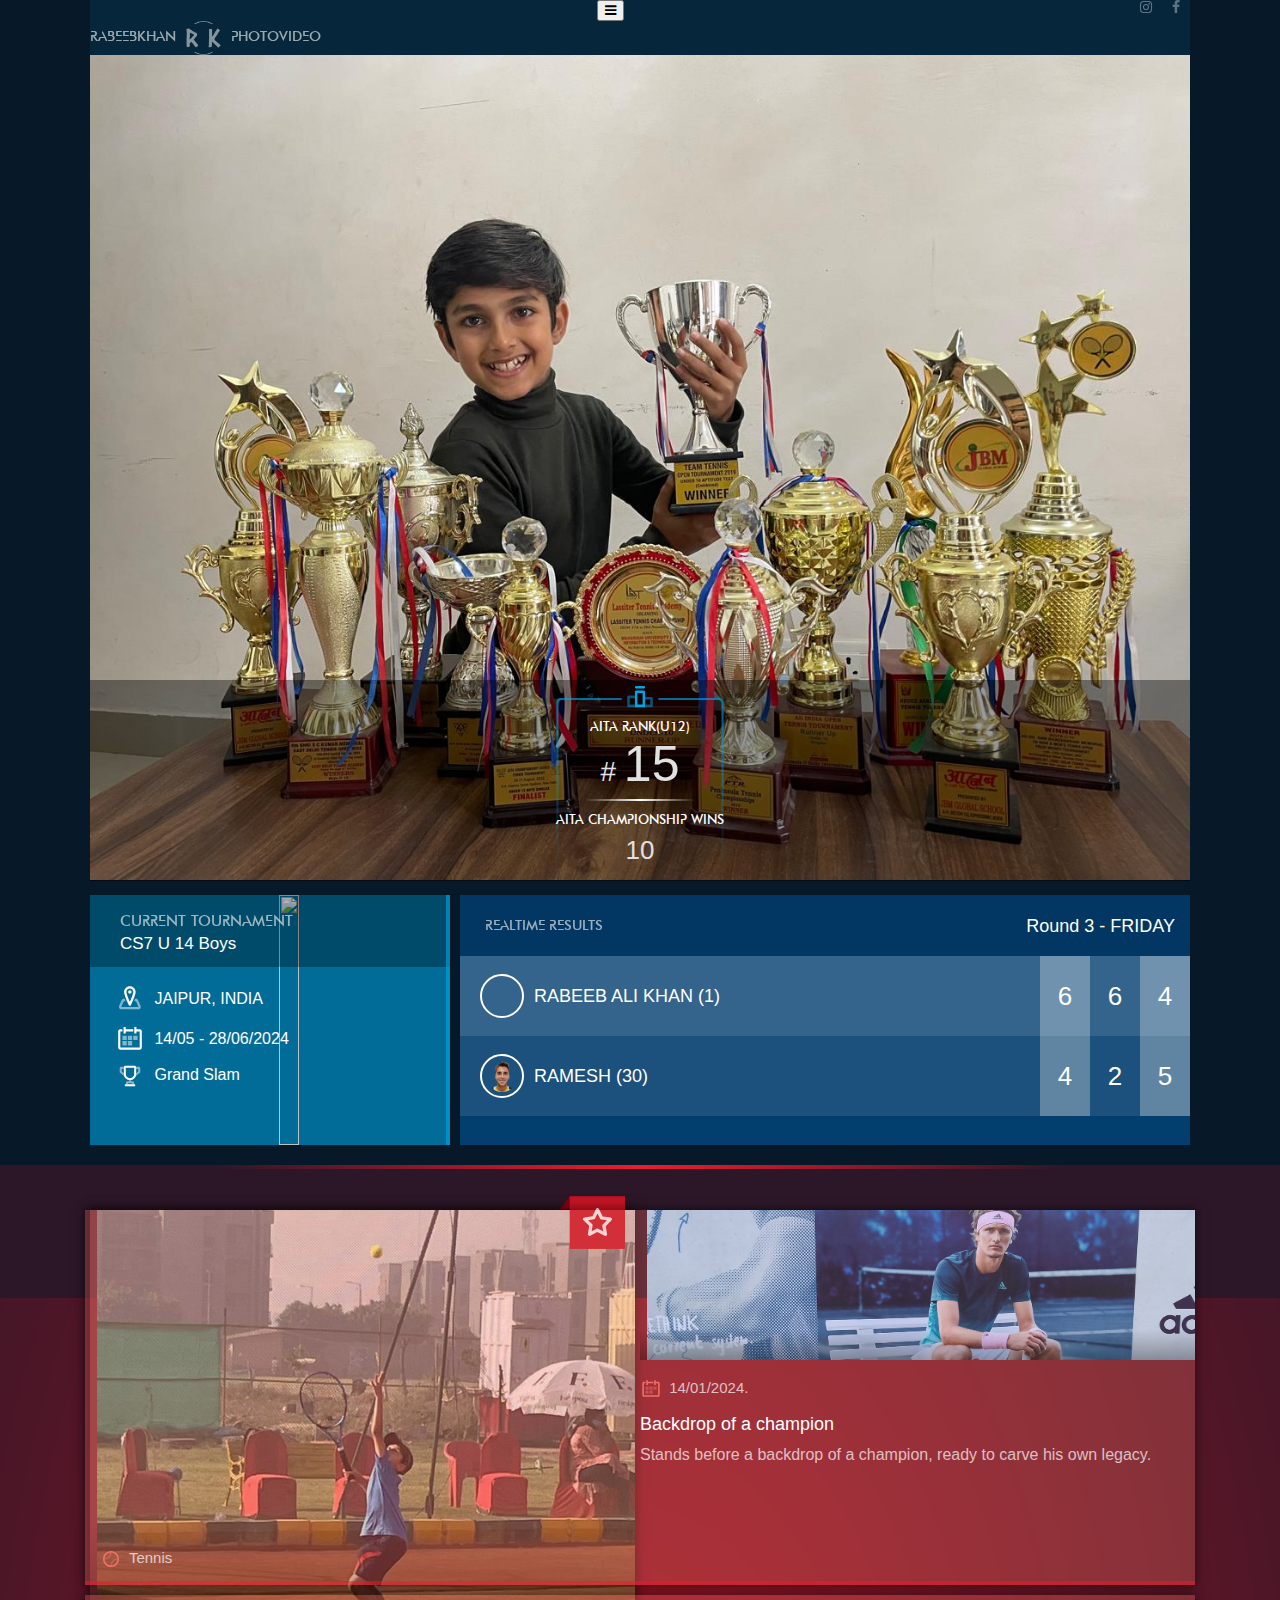
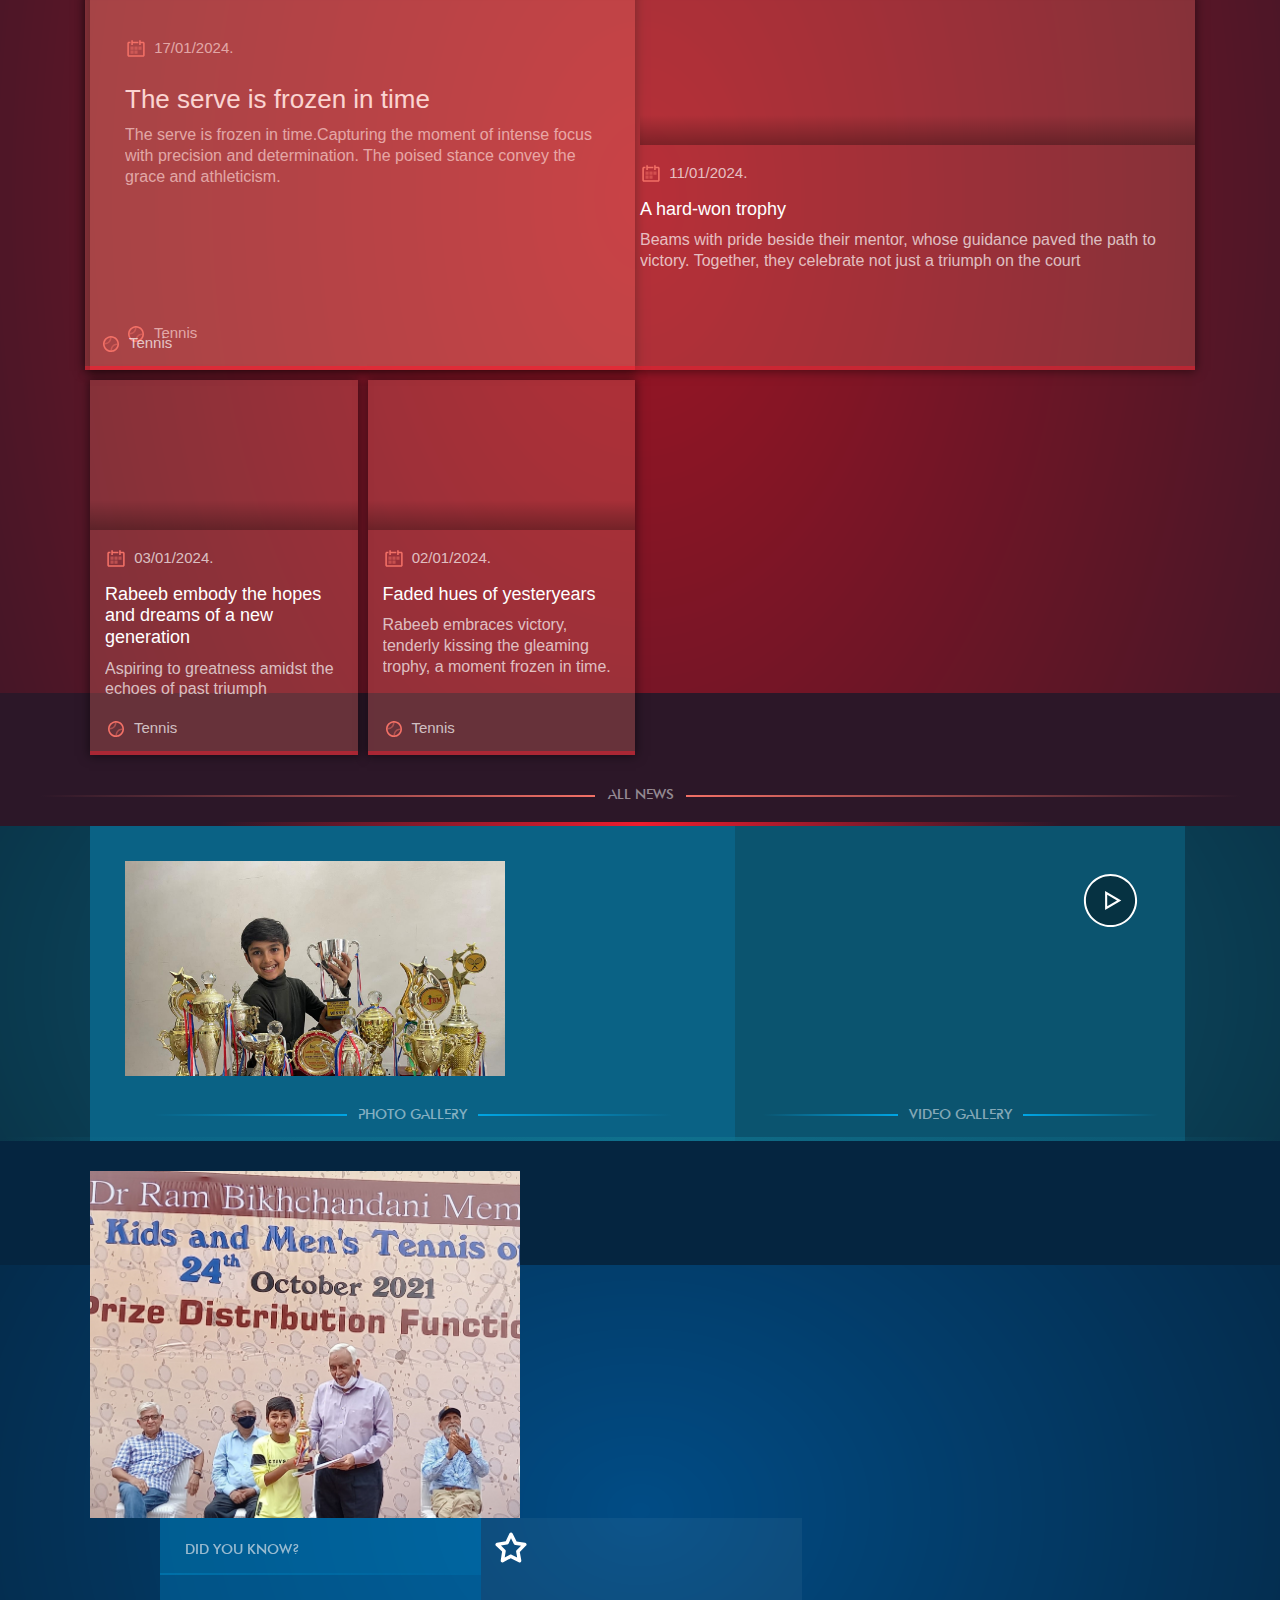
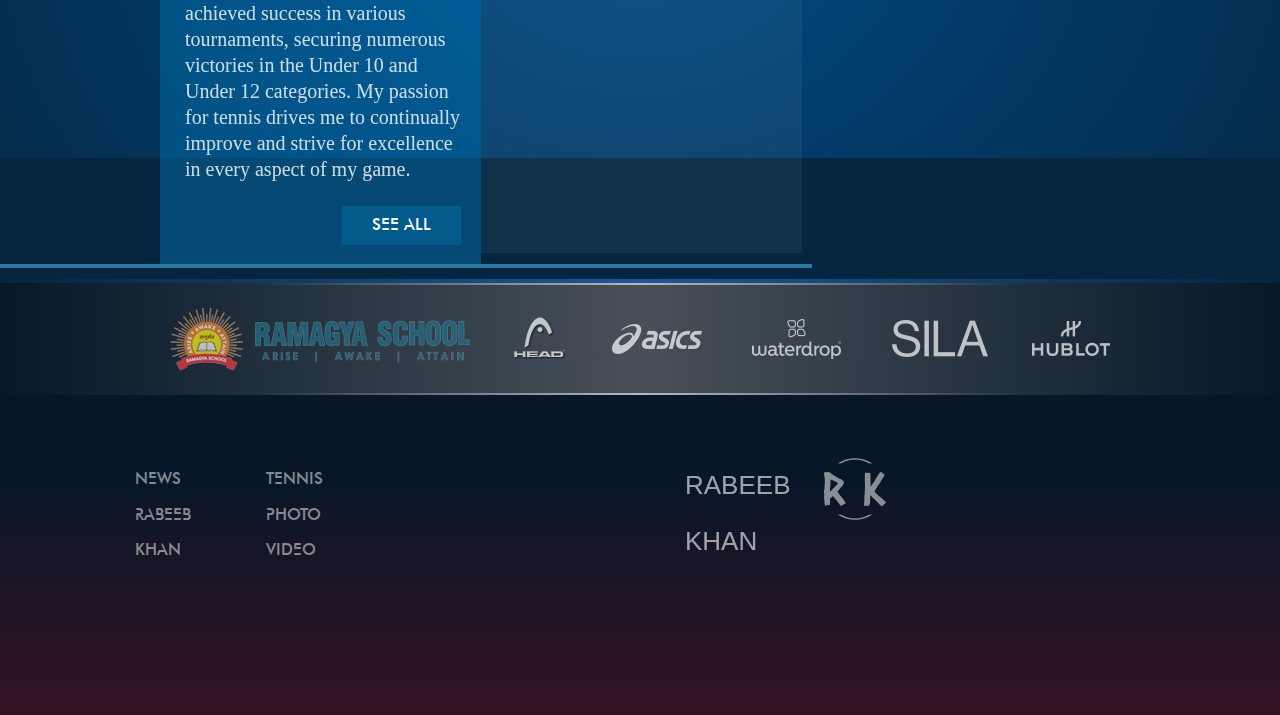
==== index.html @ 56db8fad "finalizing" ====
<!doctype html>
<html lang=en>
   <head>
      <meta charset=utf-8>
      <meta name=viewport content="width=device-width,initial-scale=1">
      <title>Rabeeb Khan</title>
      <link rel=stylesheet href=https://cdnjs.cloudflare.com/ajax/libs/font-awesome/4.7.0/css/font-awesome.min.css>
      <link rel=stylesheet href=css/main.css>
      <link rel=stylesheet href=css/style.css>
      <link rel=stylesheet href=/css/responsive.css>
      <link href=https://cdn.jsdelivr.net/npm/bootstrap@5.0.2/dist/css/bootstrap.min.css rel=stylesheet integrity=sha384-EVSTQN3/azprG1Anm3QDgpJLIm9Nao0Yz1ztcQTwFspd3yD65VohhpuuCOmLASjC crossorigin=anonymous>
   </head>
   <body>
      <section class=mainBanner>
         <header class=header>
            <nav class="navbar navbar-expand-lg bg-body-tertiary">
               <div class=container id=header__inner>
                  <ul class="ps-0 mb-0 headerIcone">
                     <li><a href="https://www.facebook.com/profile.php?id=61555177419317&mibextid=LQQJ4d"><i class="fa fa-facebook" aria-hidden=true></i></a></li>
                     <li><a href="https://www.instagram.com/rabeeb_khan7?utm_source=ig_web_button_share_sheet&igsh=ODdmZWVhMTFiMw=="><i class="fa fa-instagram" aria-hidden=true></i></a></li>
                  </ul>
                  <button class=navbar-toggler type=button data-bs-toggle=collapse data-bs-target=#navbarSupportedContent aria-controls=navbarSupportedContent aria-expanded=false aria-label="Toggle navigation">
                  <span class="navbar-toggler-ico fa fa-bars"></span>
                  </button>
                  <div class="collapse navbar-collapse" id=navbarSupportedContent>
                     <ul class="navbar-nav m-auto mb-2 mb-lg-0 navLink">
                        <li class=nav-item><a class=nav-link href=#>RABEEB</a></li>
                        <li class=nav-item><a class=nav-link href=#>KHAN</a></li>
                        <li class=nav-item><a class=nav-link href=./index.html><img src=./images/png/logo-no-background.png alt="Company Logo" width=55px height=35px></a></li>
                        <li class=nav-item><a class=nav-link href=./photos.html>PHOTO</a></li>
                        <li class=nav-item><a class=nav-link href=./video.html>VIDEO</a></li>
                     </ul>
                     
                  </div>
               </div>
            </nav>
         </header>
         <div class=bannerMain>
            <section id=home-top class="container px-0">
               <div id=home-visual>
                  <img id=key-visual src=./images/mainimg.jpeg class=img-fluid alt="">
                  <div class=home-visual__atpp>
                     <div id=home-visual__atp>
                        <div class=atp-rank>
                           <span class="atp-rank-label label"> AITA RANK(U12) </span>
                           <span class=atp-rank-pos> # <span>15</span> </span>
                        </div>
                        <div class="atp-rank atp-points">
                           <span class="atp-rank-label label"> AITA CHAMPIONSHIP WINS </span>
                           <span class=atp-rank-pts> 10 </span>
                        </div>
                     </div>
                  </div>
                  <!-- #home-visual__atp -->
                  <a href=# id=home-visual__link title=Novak></a>
               </div>
               <div id=home-tour class="grid-row row">
                  <div id=current-tournament class="grid-col-4 col-lg-4">
                     <div id=current-tournament__inner class=surface-hard>
                        <div class=current-tournament-content-wrap>
                           <h4 class=current-tournament-title>
                              <span class=label>
                              <a href=#> Current Tournament </a>
                              </span>
                              CS7 U 14 Boys

                           </h4>
                           <div class=current-tournament-content>
                              <p>
                                 <i class="n-icon n-icon-location">
                                    <svg version=1.1 id=Layer_1 xmlns=http://www.w3.org/2000/svg xmlns:xlink=http://www.w3.org/1999/xlink x=0px y=0px width=597.704px height=773.5px viewBox="0 0 597.704 773.5" enable-background="new 0 0 597.704 773.5" xml:space=preserve>
                                       <g id=Layer_x0020_1_1_>
                                          <g id=_737051984>
                                             <path d="M295.982,513.257c-8.09,0-16.182-4.045-20.228-12.136c-16.181-34.383-95.063-208.331-95.063-262.942
                                                c0-62.702,52.588-113.268,115.291-113.268c62.702,0,115.29,50.566,115.29,113.268c0,54.611-78.883,228.56-95.062,262.942
                                                C312.163,509.212,304.073,513.257,295.982,513.257z M330.368,238.178c0,20.228-16.184,34.385-34.386,34.385
                                                c-18.203,0-34.385-14.158-34.385-34.385c0-18.204,16.182-34.385,34.385-34.385C314.184,203.793,330.368,219.974,330.368,238.178z
                                                M295.982,169.409c-38.431,0-68.77,32.363-68.77,68.77c0,28.317,36.408,121.36,68.77,196.197
                                                c32.362-74.838,68.771-167.88,68.771-196.197C364.752,201.771,334.413,169.409,295.982,169.409z"></path>
                                             <path fill-opacity=0.502 d="M467.907,582.027h-343.85c-14.158,0-30.34-6.067-38.431-20.229
                                                c-8.09-12.134-10.113-28.314-4.045-42.474l50.566-115.29c6.068-16.183,22.25-28.318,40.453-28.318h20.227l16.182,46.521h-36.408
                                                l-48.543,115.292h343.849l-48.543-115.292h-36.408l16.182-46.521h20.229c18.203,0,34.385,12.138,40.453,28.318l50.564,115.29
                                                c6.068,14.158,4.045,30.34-4.045,42.474C498.247,575.96,482.065,582.027,467.907,582.027z"></path>
                                          </g>
                                       </g>
                                    </svg>
                                 </i>
                                 <span> JAIPUR, INDIA </span>
                              </p>
                              <p>
                                 <i class="n-icon n-icon-event">
                                    <svg version=1.1 id=Layer_1 xmlns=http://www.w3.org/2000/svg xmlns:xlink=http://www.w3.org/1999/xlink x=0px y=0px width=612px height=792px viewBox="0 0 612 792" enable-background="new 0 0 612 792" xml:space=preserve preserveAspectRatio=xMidYMid>
                                       <g id=Layer_x0020_1>
                                          <g id=_737068952>
                                             <path fill-opacity=0.502 d="M372.445,409.223h87.429v-87.428h-87.429V409.223z M152.125,519.383h87.429v-89.177h-87.429V519.383
                                                z M262.286,519.383h87.428v-89.177h-87.428V519.383z M152.125,409.223h87.429v-87.428h-87.429V409.223z M262.286,409.223h87.428
                                                v-87.428h-87.428V409.223z"></path>
                                             <path d="M503.589,188.903h-66.446v-43.714h-43.714v131.143h43.714v-43.714h66.446v330.479H108.412V232.617h43.714v-43.714h-43.714
                                                c-24.48,0-43.714,19.234-43.714,43.714v330.479c0,24.48,19.234,43.715,43.714,43.715h395.177
                                                c24.479,0,43.714-19.234,43.714-43.715V232.617C547.303,208.137,528.068,188.903,503.589,188.903z M218.571,232.617h153.874
                                                v-43.714H218.571v-43.714h-43.714v131.143h43.714V232.617z"></path>
                                          </g>
                                       </g>
                                    </svg>
                                 </i>
                                 14/05
                                 
                                  - 28/06/2024
                              </p>
                              <p>
                                 <i class="n-icon n-icon-cup">
                                    <svg xmlns=http://www.w3.org/2000/svg preserveAspectRatio=xMidYMid xml:space=preserve version=1.1 style=shape-rendering:geometricPrecision;text-rendering:geometricPrecision;image-rendering:optimizeQuality;fill-rule:evenodd;clip-rule:evenodd viewBox="0 0 350 350" xmlns:xlink=http://www.w3.org/1999/xlink>
                                       <defs>
                                          <style>.cup-fil1{fill-rule:nonzero;fill-opacity:0.501961}</style>
                                       </defs>
                                       <g id=Layer_x0020_1>
                                          <metadata id=CorelCorpID_0Corel-Layer></metadata>
                                          <g id=_737586912>
                                             <path class=fil0 d="M120 55l110 0c9,0 17,8 17,18l0 80c0,40 -32,72 -72,72 -40,0 -72,-32 -72,-72l0 -80c0,-10 8,-18 17,-18zm104 24l-98 0 0 74c0,27 22,49 49,49 27,0 49,-22 49,-49l0 -74z"></path>
                                             <path class=cup-fil1 d="M73 68l30 0c0,2 0,3 0,5l0 19 -24 0 0 30 24 20 0 11c0,8 1,16 3,23l-47 -39c-2,-3 -4,-6 -4,-9l0 -42c0,-10 8,-18 18,-18zm174 0l30 0c10,0 18,8 18,18l0 42c0,4 -2,7 -5,9l-46 39c2,-7 3,-15 3,-23l0 -11 24 -20 0 -30 -24 0 0 -19c0,-2 0,-3 0,-5z"></path>
                                             <polygon class=fil0 points="115,271 235,271 235,295 115,295 "></polygon>
                                             <path class=cup-fil1 d="M163 236l0 -12c4,1 8,1 12,1 4,0 8,0 12,-1l0 12 19 0c4,0 8,1 10,4 3,3 5,7 5,11l0 20 -24 0 0 -12 -44 0 0 12 -24 0 0 -20c0,-4 2,-8 5,-11l0 0c2,-3 6,-4 10,-4l19 0z"></path>
                                          </g>
                                       </g>
                                    </svg>
                                 </i>
                                 Grand Slam
                              </p>
                           </div>
                        </div>
                        <span class=tournament-img>
                        <img width=490 height=250 src=images/bgd_ausopen.png class="attachment-full size-full wp-post-image" alt="" decoding=async loading=lazy srcset="https://novakdjokovic.com/wp-content/uploads/2023/12/bgd_ausopen.png 490w, https://novakdjokovic.com/wp-content/uploads/2023/12/bgd_ausopen-300x153.png 300w, https://novakdjokovic.com/wp-content/uploads/2023/12/bgd_ausopen-267x136.png 267w" sizes="(max-width: 490px) 100vw, 490px">
                        </span>
                     </div>
                  </div>
                  <div id=live-results-home class="grid-col-8 col-lg-8">
                     <div id=live-results>
                        <div id=live-results__inner>
                           <div class=results-heading>
                              <span class=label> Realtime Results </span>
                              <span class=results-meta> Round 3 - FRIDAY </span>
                           </div>
                           <div class=results-player-wrap>
                              <span class=player-img>
                              <img src=images/PFP.JPG alt="">
                              </span>
                              RABEEB ALI KHAN (1)
                              <div id=novak-sets class=player-sets>
                                 <span>6</span><span>6</span><span>4</span>
                              </div>
                           </div>
                           <div class="results-player-wrap player-second">
                              <span class=player-img>
                              <img src=images/TomasMartinEtcheverry.png alt="">
                              </span>
                              RAMESH  (30)
                              <div id=opponent-sets class=player-sets>
                                 <span>4</span><span>2</span><span>5</span>
                              </div>
                           </div>
                           
                        </div>
                     </div>
                     <!-- #live-results -->
                  </div>
               </div>
            </section>
         </div>
      </section>
      <section id=home-hews>
         <div id=home-news__inner class="container clearfix">
            <div class="grid-row row">
               <div class="grid-item grid-item--big grid-col-6 col-12 col-lg-6 clamped">
                  <div class=grid-item__inner>
                     <div class=grid-thumb>
                        <a href=# title="Novak topples Popyrin to reach the third round in Melbourne">
                        <img width=545 height=390 src=images/FB_IMG_1648475618657.jpg class="attachment-thumb-545x390 size-thumb-545x390 wp-post-image" alt="" decoding=async sizes="(max-width: 545px) 100vw, 545px">
                        </a>
                     </div>
                     <div class=grid-content>
                        <div class=grid-meta>
                           <i class="n-icon n-icon-event">
                              <svg version=1.1 id=Layer_1 xmlns=http://www.w3.org/2000/svg xmlns:xlink=http://www.w3.org/1999/xlink x=0px y=0px width=612px height=792px viewBox="0 0 612 792" enable-background="new 0 0 612 792" xml:space=preserve preserveAspectRatio=xMidYMid>
                                 <g id=Layer_x0020_1>
                                    <g id=_737068952>
                                       <path fill-opacity=0.502 d="M372.445,409.223h87.429v-87.428h-87.429V409.223z M152.125,519.383h87.429v-89.177h-87.429V519.383
                                          z M262.286,519.383h87.428v-89.177h-87.428V519.383z M152.125,409.223h87.429v-87.428h-87.429V409.223z M262.286,409.223h87.428
                                          v-87.428h-87.428V409.223z"></path>
                                       <path d="M503.589,188.903h-66.446v-43.714h-43.714v131.143h43.714v-43.714h66.446v330.479H108.412V232.617h43.714v-43.714h-43.714
                                          c-24.48,0-43.714,19.234-43.714,43.714v330.479c0,24.48,19.234,43.715,43.714,43.715h395.177
                                          c24.479,0,43.714-19.234,43.714-43.715V232.617C547.303,208.137,528.068,188.903,503.589,188.903z M218.571,232.617h153.874
                                          v-43.714H218.571v-43.714h-43.714v131.143h43.714V232.617z"></path>
                                    </g>
                                 </g>
                              </svg>
                           </i>
                           17/01/2024.
                        </div>
                        <h5 class=grid-title>
                           <a href=# title="Novak topples Popyrin to reach the third round in Melbourne">
                            The serve is frozen in time
                           </a>
                        </h5>
                        <div class=grid-excerpt style=overflow:hidden;text-overflow:ellipsis;-webkit-box-orient:vertical;display:-webkit-box;-webkit-line-clamp:8>
                           The serve is frozen in time.Capturing the moment of intense focus with precision and determination. The poised stance convey the grace and athleticism.                        </div>
                        <div class=grid-category>
                           <i class="n-icon n-icon-ball">
                              <svg xmlns=http://www.w3.org/2000/svg xml:space=preserve width=35px height=35px version=1.1 style=shape-rendering:geometricPrecision;text-rendering:geometricPrecision;image-rendering:optimizeQuality;fill-rule:evenodd;clip-rule:evenodd viewBox="0 0 350 350" xmlns:xlink=http://www.w3.org/1999/xlink>
                                 <defs>
                                    <style>.ball-fil1{fill-opacity:0.501961}</style>
                                 </defs>
                                 <g id=Layer_x0020_1>
                                    <metadata id=CorelCorpID_0Corel-Layer></metadata>
                                    <g id=_731763216>
                                       <path class=fil0 d="M265 85c-24,-23 -54,-36 -85,-37l-1 0 0 0 0 0 -1 0 -1 0 0 0 0 0 -1 0 0 0 -1 0 0 0 0 0 -1 0 0 0 0 0 -1 0 0 0 -1 0 0 0 0 0 0 0 -1 0 0 0 -1 0 0 0 -1 0 0 0 0 0 0 0 -1 0 0 0 -1 0 0 0 0 0 -1 0 0 0 0 0 -1 0 0 0 -1 0 0 0 0 0 -1 0 0 1 0 0 -1 0 0 0 -1 0 -1 0 0 0 0 0 -2 0 -1 0 0 0 0 0 0 0 -1 0 0 0 -1 0 0 1 0 0 -1 0 0 0 0 0 -1 0c-25,4 -49,16 -68,35 -19,19 -31,43 -35,68l0 1 0 0 0 0 0 1 0 0 -1 0 0 1 0 0 0 1 0 0 0 0 0 0 0 1 0 2 0 0 0 0 0 1 0 1 0 0 0 1 0 0 -1 0 0 1 0 0 0 0 0 1 0 0 0 1 0 0 0 0 0 1 0 0 0 0 0 1 0 0 0 1 0 0 0 0 0 0 0 1 0 0 0 1 0 0 0 1 0 0 0 0 0 0 0 1 0 0 0 1 0 0 0 0 0 1 0 0 0 0 0 1 0 0 0 1 0 0 0 0 0 1 0 1 0 0 0 0 0 1c1,31 14,61 37,85 24,23 54,36 85,37l1 0 0 0 0 0 1 0 1 0 0 0 0 0 1 0 0 0 1 0 0 0 0 0 1 0 0 0 0 0 1 0 0 0 1 0 0 0 0 0 0 0 1 0 0 0 1 0 0 0 1 0 0 0 1 0 0 0 1 0 0 0 0 0 1 0 1 0 0 0 1 0 0 0 0 0 1 -1 0 0 0 0 1 0 0 0 0 0 1 0 0 0 1 0 0 0 0 0 0 0 1 0 0 0 1 0 0 0 1 0 0 0 0 0 1 0 0 0 1 0 0 -1 0 0 1 0 0 0 0 0 1 0c25,-4 49,-16 68,-35 19,-19 31,-43 35,-68l0 -1 0 0 0 0 0 -1 0 0 1 0 0 -1 0 0 0 -1 0 0 0 0 0 -1 0 0 0 -1 0 0 0 -1 0 0 0 0 0 0 0 -1 0 0 0 -1 0 0 0 0 0 -1 0 0 0 0 1 -1 0 0 0 0 0 -1 0 0 0 -1 0 -1 0 0 0 -1 0 0 0 -1 0 0 0 -1 0 0 0 -1 0 0 0 -1 0 0 0 0 0 0 0 -1 0 0 0 -1 0 0 0 0 0 -1 0 0 0 0 0 -1 0 0 0 -1 0 0 0 0 0 -1 0 -1 0 0 0 0 0 -1c-1,-31 -14,-61 -37,-85zm-82 -10l1 0 1 0 1 0 1 0 0 0 2 0 1 0 1 0 1 1 0 0 1 0 1 0 0 0c3,1 5,1 7,2l0 0 3 0 0 0 1 1 1 0 0 0 1 0 1 1c1,0 3,1 5,2l0 0 2 1 1 0 4 2 0 0 2 1 0 0 2 1 0 0 1 0 1 1 1 0 1 1 0 0 1 1 0 0 1 1 0 0 1 0 1 1 1 0 0 1 1 0 1 1 0 0 1 1 1 0 0 0 1 1 1 1 0 0 0 1 1 0 1 0 0 0 1 2 1 0 0 1 1 0 0 1 1 0 0 1 1 1 1 1 1 0 0 1 1 0 0 1 1 0 0 1 2 1 0 0 0 1 0 1 1 0 0 0 1 1 1 1 0 0 0 1 1 1 0 0 1 1 0 1 1 0 0 1 1 1 0 1 0 0 1 1 0 0 1 1 0 0 1 1 0 1 1 1 0 1 0 0 1 1 0 1 0 0 1 1 0 1 0 0 1 3 1 0 0 1 0 1 1 1 0 1 0 0 1 2 0 0 1 3 0 0 1 1 0 1 0 0 0 1 1 1 0 0 0 1 0 2 0 0 1 1 0 1 0 0 0 1 0 1 0 0 1 1 0 1 0 1 0 0 0 1 0 1 0 0 1 1 0 1 0 1 0 0 0 1 0 1 0 0 0 1 0 1 0 1 0 1c1,8 1,17 -1,25l0 1 0 2 0 1 -1 1 0 1 -1 4 0 1 0 0 -1 4 -1 1 0 0 0 1 0 1 -1 1 0 0 0 1 0 0 -1 1 0 0 0 1 -1 2 0 1 -1 0 0 1 0 1 0 0 -1 1 0 0 0 1 -1 2 -1 1 0 0 -1 1 0 1 0 0 -1 1 0 1 0 0 -1 1 0 0 -1 1 0 0 0 1 -1 1 0 1 0 0 -1 0 0 1 -1 1 0 0 -1 1 0 1 0 0 -1 0 0 1 -1 1 0 0 -1 1 0 0 0 1 -1 0 -1 1 0 1 0 0 -1 0 -1 1 0 0 0 1 -1 1 -1 0 0 1 -1 1 -1 0 0 0 -1 1 0 1 0 0 -1 0 -1 1 0 1 -1 0 0 0 -1 1 0 0 -1 1 -1 0 0 1 0 0 -1 0 -1 1 0 0 -1 1 -1 0 0 1 0 0 -1 0 -1 1 -1 0 0 0 -1 1 0 0 -1 1 0 0 -1 0 -1 1 0 0 -1 0 -1 1 0 0 -1 1 -2 1 -1 0 0 0 -1 1 0 0 -1 0 -1 0 0 1 -1 0 -2 1 -1 0 0 0 -1 1 0 0 -1 0 0 0 -1 1 -1 0 -1 0 0 0 -1 1 -4 1 0 0 -1 0c-2,1 -3,1 -4,1l-1 0 -1 1 -1 0 -2 0 -1 0c-8,2 -17,2 -25,1l-1 0 -1 0 -1 0 -1 0 0 0 -1 0 -1 0 0 0 -1 0 -1 0 -1 -1 0 0 -1 0 -1 0 0 0 -1 0 -1 0 -1 -1 0 0 -1 0 -1 0 0 0 -1 0 -1 -1 0 0 -2 0 -1 0 0 0 -1 -1 -1 0 0 0 -1 0 -1 -1 0 0 -3 -1 0 0 -2 -1 0 0 -1 0 -1 -1 -1 0 -1 0 0 -1 -3 -1 0 0 -1 0 -1 -1 0 0 -1 0 -1 -1 0 0 -1 0 -1 -1 -1 0 -1 -1 0 0 -1 -1 0 0 -1 -1 0 0 -1 0 -1 -1 -1 0 0 -1 -1 0 -1 -1 0 0 -1 -1 -1 0 0 0 -1 -1 -1 -1 0 0 0 -1 -1 0 -1 0 0 0 -1 -2 -1 0 0 -1 -1 0 0 -1 -1 0 0 -1 -1 -1 -1 -1 -1 0 0 -1 -1 0 0 -1 -1 0 0 -1 -2 -1 0 0 0 -1 0 -1 -1 0 0 0 -1 -1 -1 -1 0 0 0 -1 -1 -1 0 0 -1 -1 0 -1 -1 0 0 -1 -1 -1 0 -1 0 0 -1 -1 0 0 -1 -1 0 0 -1 -1 0 -1 -1 -1 0 -1 0 0 -1 -2 0 0 -1 -2 0 0 -2 -4 0 -1 -1 -2 0 0c-1,-2 -2,-4 -2,-5l-1 -1 0 -1 0 0 0 -1 -1 -1 0 0 0 -3 0 0c-1,-2 -2,-4 -2,-7l0 0 0 -1 0 -1 0 0 -1 -1 0 -1 0 -1 0 -2 0 0 0 -1 0 -1 0 -1 0 -1c-1,-8 -1,-17 1,-26l0 0 0 -1 0 0 0 -1 0 -1 1 -1 0 0 0 -1 0 -1 0 0 0 -1 1 -1 0 -1 0 -1 0 0 0 -1 1 0 0 -1 0 -1 0 0c1,-2 2,-4 2,-6l1 -1 0 -2 1 0c1,-5 4,-9 6,-13l1 -1 1 -1 0 0 0 -1 1 -2 0 0 1 0 0 -1 1 -1 0 0 1 -1 0 -1 0 0 2 -2 0 0 1 -1 0 -1 2 -1 0 -1 0 0 1 0 1 -1 0 0 0 -1 1 -1 1 0 0 -1 1 -1 1 0 0 0 1 -1 0 -1 0 0 1 0 1 -2 1 0 1 -1 0 0 2 -2 0 0 1 0 1 -1 0 0 1 -1 1 0 0 -1 0 0 2 -1 1 0 0 0 1 -1 1 -1c4,-2 8,-5 13,-6l0 -1 2 0 1 -1c2,0 4,-1 6,-2l0 0 1 0 1 0 0 -1 1 0 0 0 1 0 1 0 1 -1 1 0 0 0 1 0 1 0 0 0 1 -1 1 0 1 0 0 0 1 0 0 0c9,-2 18,-2 26,-1z"></path>
                                       <path class=ball-fil1 d="M75 183c-1,-8 -1,-17 1,-26l0 0c21,0 42,-7 58,-23 16,-16 23,-37 23,-58l0 0c9,-2 18,-2 26,-1l0 0c1,28 -10,56 -31,77 -21,21 -49,32 -77,31l0 0zm200 -16c1,8 1,17 -1,25 -21,0 -42,8 -58,24 -16,16 -24,37 -24,58 -8,2 -17,2 -25,1 -1,-28 10,-56 31,-77 21,-21 49,-32 77,-31zm-73 105c-2,1 -3,1 -4,1l4 -1z"></path>
                                    </g>
                                 </g>
                              </svg>
                           </i>
                           <a title="View all posts filed under Tennis" href=#>
                           Tennis
                           </a>
                        </div>
                     </div>
                  </div>
                  <span class=ribbon>
                     <svg xmlns=http://www.w3.org/2000/svg xml:space=preserve version=1.1 style=shape-rendering:geometricPrecision;text-rendering:geometricPrecision;image-rendering:optimizeQuality;fill-rule:evenodd;clip-rule:evenodd viewBox="0 0 610 500" xmlns:xlink=http://www.w3.org/1999/xlink>
                        <defs>
                           <style>.star-ribbon-red-fil0{fill:#7f0212}.star-ribbon-red-fil1{fill:#c41424}.star-ribbon-red-fil2{fill:white;fill-rule:nonzero}</style>
                        </defs>
                        <g id=Layer_x0020_1>
                           <metadata id=CorelCorpID_0Corel-Layer></metadata>
                           <g id=_2832937745504>
                              <polygon class=star-ribbon-red-fil0 points="114,122 -2,122 91,2 "></polygon>
                              <rect class=star-ribbon-red-fil1 x=91 y=2 width=521 height=495></rect>
                              <path class=star-ribbon-red-fil2 d="M401 192l74 10c13,2 18,17 9,26l-55 55 13 74c2,13 -11,22 -22,17l-70 -36 -66 35c-11,6 -24,-3 -22,-16l12 -77 -54 -52c-10,-9 -4,-24 9,-26l76 -12 33 -68c6,-11 22,-11 28,0l35 70zm-24 21l-25 -49 -22 46c-2,5 -7,8 -12,9l-54 9 37 36c4,3 5,8 5,13l-9 55 45 -24c4,-3 10,-4 15,-1l49 25 -9 -51c-1,-5 1,-10 4,-14l39 -39 -50 -7c-5,0 -10,-3 -13,-8z"></path>
                           </g>
                        </g>
                     </svg>
                  </span>
               </div>
               <div class="col-12 col-lg-6">
                  <div class=row>
                     <div class="grid-item grid- col-12 col-sm-6 col-lg-6 clamped">
                        <div class=grid-item__inner>
                           <div class=grid-thumb>
                              <a href=# title="AO: Novak overcomes challenge from world no.178, moves to R2">
                              <img width=290 height=165 src=images/IMG_20190127_101355692.jpg class="attachment-thumb-290x165 size-thumb-290x165 wp-post-image" alt="" decoding=async loading=lazy>
                              </a>
                           </div>
                           <div class=grid-content>
                              <div class=grid-meta>
                                 <i class="n-icon n-icon-event">
                                    <svg version=1.1 id=Layer_1 xmlns=http://www.w3.org/2000/svg xmlns:xlink=http://www.w3.org/1999/xlink x=0px y=0px width=612px height=792px viewBox="0 0 612 792" enable-background="new 0 0 612 792" xml:space=preserve preserveAspectRatio=xMidYMid>
                                       <g id=Layer_x0020_1>
                                          <g id=_737068952>
                                             <path fill-opacity=0.502 d="M372.445,409.223h87.429v-87.428h-87.429V409.223z M152.125,519.383h87.429v-89.177h-87.429V519.383
                                                z M262.286,519.383h87.428v-89.177h-87.428V519.383z M152.125,409.223h87.429v-87.428h-87.429V409.223z M262.286,409.223h87.428
                                                v-87.428h-87.428V409.223z"></path>
                                             <path d="M503.589,188.903h-66.446v-43.714h-43.714v131.143h43.714v-43.714h66.446v330.479H108.412V232.617h43.714v-43.714h-43.714
                                                c-24.48,0-43.714,19.234-43.714,43.714v330.479c0,24.48,19.234,43.715,43.714,43.715h395.177
                                                c24.479,0,43.714-19.234,43.714-43.715V232.617C547.303,208.137,528.068,188.903,503.589,188.903z M218.571,232.617h153.874
                                                v-43.714H218.571v-43.714h-43.714v131.143h43.714V232.617z"></path>
                                          </g>
                                       </g>
                                    </svg>
                                 </i>
                                 14/01/2024.
                              </div>
                              <h5 class=grid-title>
                                 <a href=# title="AO: Novak overcomes challenge from world no.178, moves to R2">
                                  Backdrop of a champion
                                 </a>
                              </h5>
                              <div class=grid-excerpt style=overflow:hidden;text-overflow:ellipsis;-webkit-box-orient:vertical;display:-webkit-box;-webkit-line-clamp:4>
                                 <p>
                              Stands before a backdrop of a champion, ready to carve his own legacy.                                 </p>
                              </div>
                              <div class=grid-category>
                                 <i class="n-icon n-icon-ball">
                                    <svg xmlns=http://www.w3.org/2000/svg xml:space=preserve width=35px height=35px version=1.1 style=shape-rendering:geometricPrecision;text-rendering:geometricPrecision;image-rendering:optimizeQuality;fill-rule:evenodd;clip-rule:evenodd viewBox="0 0 350 350" xmlns:xlink=http://www.w3.org/1999/xlink>
                                       <defs>
                                          <style>.ball-fil1{fill-opacity:0.501961}</style>
                                       </defs>
                                       <g id=Layer_x0020_1>
                                          <metadata id=CorelCorpID_0Corel-Layer></metadata>
                                          <g id=_731763216>
                                             <path class=fil0 d="M265 85c-24,-23 -54,-36 -85,-37l-1 0 0 0 0 0 -1 0 -1 0 0 0 0 0 -1 0 0 0 -1 0 0 0 0 0 -1 0 0 0 0 0 -1 0 0 0 -1 0 0 0 0 0 0 0 -1 0 0 0 -1 0 0 0 -1 0 0 0 0 0 0 0 -1 0 0 0 -1 0 0 0 0 0 -1 0 0 0 0 0 -1 0 0 0 -1 0 0 0 0 0 -1 0 0 1 0 0 -1 0 0 0 -1 0 -1 0 0 0 0 0 -2 0 -1 0 0 0 0 0 0 0 -1 0 0 0 -1 0 0 1 0 0 -1 0 0 0 0 0 -1 0c-25,4 -49,16 -68,35 -19,19 -31,43 -35,68l0 1 0 0 0 0 0 1 0 0 -1 0 0 1 0 0 0 1 0 0 0 0 0 0 0 1 0 2 0 0 0 0 0 1 0 1 0 0 0 1 0 0 -1 0 0 1 0 0 0 0 0 1 0 0 0 1 0 0 0 0 0 1 0 0 0 0 0 1 0 0 0 1 0 0 0 0 0 0 0 1 0 0 0 1 0 0 0 1 0 0 0 0 0 0 0 1 0 0 0 1 0 0 0 0 0 1 0 0 0 0 0 1 0 0 0 1 0 0 0 0 0 1 0 1 0 0 0 0 0 1c1,31 14,61 37,85 24,23 54,36 85,37l1 0 0 0 0 0 1 0 1 0 0 0 0 0 1 0 0 0 1 0 0 0 0 0 1 0 0 0 0 0 1 0 0 0 1 0 0 0 0 0 0 0 1 0 0 0 1 0 0 0 1 0 0 0 1 0 0 0 1 0 0 0 0 0 1 0 1 0 0 0 1 0 0 0 0 0 1 -1 0 0 0 0 1 0 0 0 0 0 1 0 0 0 1 0 0 0 0 0 0 0 1 0 0 0 1 0 0 0 1 0 0 0 0 0 1 0 0 0 1 0 0 -1 0 0 1 0 0 0 0 0 1 0c25,-4 49,-16 68,-35 19,-19 31,-43 35,-68l0 -1 0 0 0 0 0 -1 0 0 1 0 0 -1 0 0 0 -1 0 0 0 0 0 -1 0 0 0 -1 0 0 0 -1 0 0 0 0 0 0 0 -1 0 0 0 -1 0 0 0 0 0 -1 0 0 0 0 1 -1 0 0 0 0 0 -1 0 0 0 -1 0 -1 0 0 0 -1 0 0 0 -1 0 0 0 -1 0 0 0 -1 0 0 0 -1 0 0 0 0 0 0 0 -1 0 0 0 -1 0 0 0 0 0 -1 0 0 0 0 0 -1 0 0 0 -1 0 0 0 0 0 -1 0 -1 0 0 0 0 0 -1c-1,-31 -14,-61 -37,-85zm-82 -10l1 0 1 0 1 0 1 0 0 0 2 0 1 0 1 0 1 1 0 0 1 0 1 0 0 0c3,1 5,1 7,2l0 0 3 0 0 0 1 1 1 0 0 0 1 0 1 1c1,0 3,1 5,2l0 0 2 1 1 0 4 2 0 0 2 1 0 0 2 1 0 0 1 0 1 1 1 0 1 1 0 0 1 1 0 0 1 1 0 0 1 0 1 1 1 0 0 1 1 0 1 1 0 0 1 1 1 0 0 0 1 1 1 1 0 0 0 1 1 0 1 0 0 0 1 2 1 0 0 1 1 0 0 1 1 0 0 1 1 1 1 1 1 0 0 1 1 0 0 1 1 0 0 1 2 1 0 0 0 1 0 1 1 0 0 0 1 1 1 1 0 0 0 1 1 1 0 0 1 1 0 1 1 0 0 1 1 1 0 1 0 0 1 1 0 0 1 1 0 0 1 1 0 1 1 1 0 1 0 0 1 1 0 1 0 0 1 1 0 1 0 0 1 3 1 0 0 1 0 1 1 1 0 1 0 0 1 2 0 0 1 3 0 0 1 1 0 1 0 0 0 1 1 1 0 0 0 1 0 2 0 0 1 1 0 1 0 0 0 1 0 1 0 0 1 1 0 1 0 1 0 0 0 1 0 1 0 0 1 1 0 1 0 1 0 0 0 1 0 1 0 0 0 1 0 1 0 1 0 1c1,8 1,17 -1,25l0 1 0 2 0 1 -1 1 0 1 -1 4 0 1 0 0 -1 4 -1 1 0 0 0 1 0 1 -1 1 0 0 0 1 0 0 -1 1 0 0 0 1 -1 2 0 1 -1 0 0 1 0 1 0 0 -1 1 0 0 0 1 -1 2 -1 1 0 0 -1 1 0 1 0 0 -1 1 0 1 0 0 -1 1 0 0 -1 1 0 0 0 1 -1 1 0 1 0 0 -1 0 0 1 -1 1 0 0 -1 1 0 1 0 0 -1 0 0 1 -1 1 0 0 -1 1 0 0 0 1 -1 0 -1 1 0 1 0 0 -1 0 -1 1 0 0 0 1 -1 1 -1 0 0 1 -1 1 -1 0 0 0 -1 1 0 1 0 0 -1 0 -1 1 0 1 -1 0 0 0 -1 1 0 0 -1 1 -1 0 0 1 0 0 -1 0 -1 1 0 0 -1 1 -1 0 0 1 0 0 -1 0 -1 1 -1 0 0 0 -1 1 0 0 -1 1 0 0 -1 0 -1 1 0 0 -1 0 -1 1 0 0 -1 1 -2 1 -1 0 0 0 -1 1 0 0 -1 0 -1 0 0 1 -1 0 -2 1 -1 0 0 0 -1 1 0 0 -1 0 0 0 -1 1 -1 0 -1 0 0 0 -1 1 -4 1 0 0 -1 0c-2,1 -3,1 -4,1l-1 0 -1 1 -1 0 -2 0 -1 0c-8,2 -17,2 -25,1l-1 0 -1 0 -1 0 -1 0 0 0 -1 0 -1 0 0 0 -1 0 -1 0 -1 -1 0 0 -1 0 -1 0 0 0 -1 0 -1 0 -1 -1 0 0 -1 0 -1 0 0 0 -1 0 -1 -1 0 0 -2 0 -1 0 0 0 -1 -1 -1 0 0 0 -1 0 -1 -1 0 0 -3 -1 0 0 -2 -1 0 0 -1 0 -1 -1 -1 0 -1 0 0 -1 -3 -1 0 0 -1 0 -1 -1 0 0 -1 0 -1 -1 0 0 -1 0 -1 -1 -1 0 -1 -1 0 0 -1 -1 0 0 -1 -1 0 0 -1 0 -1 -1 -1 0 0 -1 -1 0 -1 -1 0 0 -1 -1 -1 0 0 0 -1 -1 -1 -1 0 0 0 -1 -1 0 -1 0 0 0 -1 -2 -1 0 0 -1 -1 0 0 -1 -1 0 0 -1 -1 -1 -1 -1 -1 0 0 -1 -1 0 0 -1 -1 0 0 -1 -2 -1 0 0 0 -1 0 -1 -1 0 0 0 -1 -1 -1 -1 0 0 0 -1 -1 -1 0 0 -1 -1 0 -1 -1 0 0 -1 -1 -1 0 -1 0 0 -1 -1 0 0 -1 -1 0 0 -1 -1 0 -1 -1 -1 0 -1 0 0 -1 -2 0 0 -1 -2 0 0 -2 -4 0 -1 -1 -2 0 0c-1,-2 -2,-4 -2,-5l-1 -1 0 -1 0 0 0 -1 -1 -1 0 0 0 -3 0 0c-1,-2 -2,-4 -2,-7l0 0 0 -1 0 -1 0 0 -1 -1 0 -1 0 -1 0 -2 0 0 0 -1 0 -1 0 -1 0 -1c-1,-8 -1,-17 1,-26l0 0 0 -1 0 0 0 -1 0 -1 1 -1 0 0 0 -1 0 -1 0 0 0 -1 1 -1 0 -1 0 -1 0 0 0 -1 1 0 0 -1 0 -1 0 0c1,-2 2,-4 2,-6l1 -1 0 -2 1 0c1,-5 4,-9 6,-13l1 -1 1 -1 0 0 0 -1 1 -2 0 0 1 0 0 -1 1 -1 0 0 1 -1 0 -1 0 0 2 -2 0 0 1 -1 0 -1 2 -1 0 -1 0 0 1 0 1 -1 0 0 0 -1 1 -1 1 0 0 -1 1 -1 1 0 0 0 1 -1 0 -1 0 0 1 0 1 -2 1 0 1 -1 0 0 2 -2 0 0 1 0 1 -1 0 0 1 -1 1 0 0 -1 0 0 2 -1 1 0 0 0 1 -1 1 -1c4,-2 8,-5 13,-6l0 -1 2 0 1 -1c2,0 4,-1 6,-2l0 0 1 0 1 0 0 -1 1 0 0 0 1 0 1 0 1 -1 1 0 0 0 1 0 1 0 0 0 1 -1 1 0 1 0 0 0 1 0 0 0c9,-2 18,-2 26,-1z"></path>
                                             <path class=ball-fil1 d="M75 183c-1,-8 -1,-17 1,-26l0 0c21,0 42,-7 58,-23 16,-16 23,-37 23,-58l0 0c9,-2 18,-2 26,-1l0 0c1,28 -10,56 -31,77 -21,21 -49,32 -77,31l0 0zm200 -16c1,8 1,17 -1,25 -21,0 -42,8 -58,24 -16,16 -24,37 -24,58 -8,2 -17,2 -25,1 -1,-28 10,-56 31,-77 21,-21 49,-32 77,-31zm-73 105c-2,1 -3,1 -4,1l4 -1z"></path>
                                          </g>
                                       </g>
                                    </svg>
                                 </i>
                                 <a title="View all posts filed under Tennis" href=#>
                                 Tennis
                                 </a>
                              </div>
                           </div>
                        </div>
                     </div>
                     <div class="grid-item grid- col-12 col-sm-6 col-lg-6 clamped">
                        <div class=grid-item__inner>
                           <div class=grid-thumb>
                              <a href=# title="2024 Australian Open draw revealed">
                              <img width=290 height=165 class="attachment-thumb-290x165 size-thumb-290x165 wp-post-image" alt="" src="./images/3rd photo.jpg" decoding=async loading=lazy sizes="(max-width: 290px) 100vw, 290px">
                              </a>
                           </div>
                           <div class=grid-content>
                              <div class=grid-meta>
                                 <i class="n-icon n-icon-event">
                                    <svg version=1.1 id=Layer_1 xmlns=http://www.w3.org/2000/svg xmlns:xlink=http://www.w3.org/1999/xlink x=0px y=0px width=612px height=792px viewBox="0 0 612 792" enable-background="new 0 0 612 792" xml:space=preserve preserveAspectRatio=xMidYMid>
                                       <g id=Layer_x0020_1>
                                          <g id=_737068952>
                                             <path fill-opacity=0.502 d="M372.445,409.223h87.429v-87.428h-87.429V409.223z M152.125,519.383h87.429v-89.177h-87.429V519.383
                                                z M262.286,519.383h87.428v-89.177h-87.428V519.383z M152.125,409.223h87.429v-87.428h-87.429V409.223z M262.286,409.223h87.428
                                                v-87.428h-87.428V409.223z"></path>
                                             <path d="M503.589,188.903h-66.446v-43.714h-43.714v131.143h43.714v-43.714h66.446v330.479H108.412V232.617h43.714v-43.714h-43.714
                                                c-24.48,0-43.714,19.234-43.714,43.714v330.479c0,24.48,19.234,43.715,43.714,43.715h395.177
                                                c24.479,0,43.714-19.234,43.714-43.715V232.617C547.303,208.137,528.068,188.903,503.589,188.903z M218.571,232.617h153.874
                                                v-43.714H218.571v-43.714h-43.714v131.143h43.714V232.617z"></path>
                                          </g>
                                       </g>
                                    </svg>
                                 </i>
                                 11/01/2024.
                              </div>
                              <h5 class=grid-title>
                                 <a href=# title="2024 Australian Open draw revealed">
                                 A hard-won trophy
                                 </a>
                              </h5>
                              <div class=grid-excerpt style=overflow:hidden;text-overflow:ellipsis;-webkit-box-orient:vertical;display:-webkit-box;-webkit-line-clamp:4>
                                 <p>
                                 Beams with pride beside their mentor, whose guidance paved the path to victory. Together, they celebrate not just a triumph on the court                                 </p>
                              </div>
                              <div class=grid-category>
                                 <i class="n-icon n-icon-ball">
                                    <svg xmlns=http://www.w3.org/2000/svg xml:space=preserve width=35px height=35px version=1.1 style=shape-rendering:geometricPrecision;text-rendering:geometricPrecision;image-rendering:optimizeQuality;fill-rule:evenodd;clip-rule:evenodd viewBox="0 0 350 350" xmlns:xlink=http://www.w3.org/1999/xlink>
                                       <defs>
                                          <style>.ball-fil1{fill-opacity:0.501961}</style>
                                       </defs>
                                       <g id=Layer_x0020_1>
                                          <metadata id=CorelCorpID_0Corel-Layer></metadata>
                                          <g id=_731763216>
                                             <path class=fil0 d="M265 85c-24,-23 -54,-36 -85,-37l-1 0 0 0 0 0 -1 0 -1 0 0 0 0 0 -1 0 0 0 -1 0 0 0 0 0 -1 0 0 0 0 0 -1 0 0 0 -1 0 0 0 0 0 0 0 -1 0 0 0 -1 0 0 0 -1 0 0 0 0 0 0 0 -1 0 0 0 -1 0 0 0 0 0 -1 0 0 0 0 0 -1 0 0 0 -1 0 0 0 0 0 -1 0 0 1 0 0 -1 0 0 0 -1 0 -1 0 0 0 0 0 -2 0 -1 0 0 0 0 0 0 0 -1 0 0 0 -1 0 0 1 0 0 -1 0 0 0 0 0 -1 0c-25,4 -49,16 -68,35 -19,19 -31,43 -35,68l0 1 0 0 0 0 0 1 0 0 -1 0 0 1 0 0 0 1 0 0 0 0 0 0 0 1 0 2 0 0 0 0 0 1 0 1 0 0 0 1 0 0 -1 0 0 1 0 0 0 0 0 1 0 0 0 1 0 0 0 0 0 1 0 0 0 0 0 1 0 0 0 1 0 0 0 0 0 0 0 1 0 0 0 1 0 0 0 1 0 0 0 0 0 0 0 1 0 0 0 1 0 0 0 0 0 1 0 0 0 0 0 1 0 0 0 1 0 0 0 0 0 1 0 1 0 0 0 0 0 1c1,31 14,61 37,85 24,23 54,36 85,37l1 0 0 0 0 0 1 0 1 0 0 0 0 0 1 0 0 0 1 0 0 0 0 0 1 0 0 0 0 0 1 0 0 0 1 0 0 0 0 0 0 0 1 0 0 0 1 0 0 0 1 0 0 0 1 0 0 0 1 0 0 0 0 0 1 0 1 0 0 0 1 0 0 0 0 0 1 -1 0 0 0 0 1 0 0 0 0 0 1 0 0 0 1 0 0 0 0 0 0 0 1 0 0 0 1 0 0 0 1 0 0 0 0 0 1 0 0 0 1 0 0 -1 0 0 1 0 0 0 0 0 1 0c25,-4 49,-16 68,-35 19,-19 31,-43 35,-68l0 -1 0 0 0 0 0 -1 0 0 1 0 0 -1 0 0 0 -1 0 0 0 0 0 -1 0 0 0 -1 0 0 0 -1 0 0 0 0 0 0 0 -1 0 0 0 -1 0 0 0 0 0 -1 0 0 0 0 1 -1 0 0 0 0 0 -1 0 0 0 -1 0 -1 0 0 0 -1 0 0 0 -1 0 0 0 -1 0 0 0 -1 0 0 0 -1 0 0 0 0 0 0 0 -1 0 0 0 -1 0 0 0 0 0 -1 0 0 0 0 0 -1 0 0 0 -1 0 0 0 0 0 -1 0 -1 0 0 0 0 0 -1c-1,-31 -14,-61 -37,-85zm-82 -10l1 0 1 0 1 0 1 0 0 0 2 0 1 0 1 0 1 1 0 0 1 0 1 0 0 0c3,1 5,1 7,2l0 0 3 0 0 0 1 1 1 0 0 0 1 0 1 1c1,0 3,1 5,2l0 0 2 1 1 0 4 2 0 0 2 1 0 0 2 1 0 0 1 0 1 1 1 0 1 1 0 0 1 1 0 0 1 1 0 0 1 0 1 1 1 0 0 1 1 0 1 1 0 0 1 1 1 0 0 0 1 1 1 1 0 0 0 1 1 0 1 0 0 0 1 2 1 0 0 1 1 0 0 1 1 0 0 1 1 1 1 1 1 0 0 1 1 0 0 1 1 0 0 1 2 1 0 0 0 1 0 1 1 0 0 0 1 1 1 1 0 0 0 1 1 1 0 0 1 1 0 1 1 0 0 1 1 1 0 1 0 0 1 1 0 0 1 1 0 0 1 1 0 1 1 1 0 1 0 0 1 1 0 1 0 0 1 1 0 1 0 0 1 3 1 0 0 1 0 1 1 1 0 1 0 0 1 2 0 0 1 3 0 0 1 1 0 1 0 0 0 1 1 1 0 0 0 1 0 2 0 0 1 1 0 1 0 0 0 1 0 1 0 0 1 1 0 1 0 1 0 0 0 1 0 1 0 0 1 1 0 1 0 1 0 0 0 1 0 1 0 0 0 1 0 1 0 1 0 1c1,8 1,17 -1,25l0 1 0 2 0 1 -1 1 0 1 -1 4 0 1 0 0 -1 4 -1 1 0 0 0 1 0 1 -1 1 0 0 0 1 0 0 -1 1 0 0 0 1 -1 2 0 1 -1 0 0 1 0 1 0 0 -1 1 0 0 0 1 -1 2 -1 1 0 0 -1 1 0 1 0 0 -1 1 0 1 0 0 -1 1 0 0 -1 1 0 0 0 1 -1 1 0 1 0 0 -1 0 0 1 -1 1 0 0 -1 1 0 1 0 0 -1 0 0 1 -1 1 0 0 -1 1 0 0 0 1 -1 0 -1 1 0 1 0 0 -1 0 -1 1 0 0 0 1 -1 1 -1 0 0 1 -1 1 -1 0 0 0 -1 1 0 1 0 0 -1 0 -1 1 0 1 -1 0 0 0 -1 1 0 0 -1 1 -1 0 0 1 0 0 -1 0 -1 1 0 0 -1 1 -1 0 0 1 0 0 -1 0 -1 1 -1 0 0 0 -1 1 0 0 -1 1 0 0 -1 0 -1 1 0 0 -1 0 -1 1 0 0 -1 1 -2 1 -1 0 0 0 -1 1 0 0 -1 0 -1 0 0 1 -1 0 -2 1 -1 0 0 0 -1 1 0 0 -1 0 0 0 -1 1 -1 0 -1 0 0 0 -1 1 -4 1 0 0 -1 0c-2,1 -3,1 -4,1l-1 0 -1 1 -1 0 -2 0 -1 0c-8,2 -17,2 -25,1l-1 0 -1 0 -1 0 -1 0 0 0 -1 0 -1 0 0 0 -1 0 -1 0 -1 -1 0 0 -1 0 -1 0 0 0 -1 0 -1 0 -1 -1 0 0 -1 0 -1 0 0 0 -1 0 -1 -1 0 0 -2 0 -1 0 0 0 -1 -1 -1 0 0 0 -1 0 -1 -1 0 0 -3 -1 0 0 -2 -1 0 0 -1 0 -1 -1 -1 0 -1 0 0 -1 -3 -1 0 0 -1 0 -1 -1 0 0 -1 0 -1 -1 0 0 -1 0 -1 -1 -1 0 -1 -1 0 0 -1 -1 0 0 -1 -1 0 0 -1 0 -1 -1 -1 0 0 -1 -1 0 -1 -1 0 0 -1 -1 -1 0 0 0 -1 -1 -1 -1 0 0 0 -1 -1 0 -1 0 0 0 -1 -2 -1 0 0 -1 -1 0 0 -1 -1 0 0 -1 -1 -1 -1 -1 -1 0 0 -1 -1 0 0 -1 -1 0 0 -1 -2 -1 0 0 0 -1 0 -1 -1 0 0 0 -1 -1 -1 -1 0 0 0 -1 -1 -1 0 0 -1 -1 0 -1 -1 0 0 -1 -1 -1 0 -1 0 0 -1 -1 0 0 -1 -1 0 0 -1 -1 0 -1 -1 -1 0 -1 0 0 -1 -2 0 0 -1 -2 0 0 -2 -4 0 -1 -1 -2 0 0c-1,-2 -2,-4 -2,-5l-1 -1 0 -1 0 0 0 -1 -1 -1 0 0 0 -3 0 0c-1,-2 -2,-4 -2,-7l0 0 0 -1 0 -1 0 0 -1 -1 0 -1 0 -1 0 -2 0 0 0 -1 0 -1 0 -1 0 -1c-1,-8 -1,-17 1,-26l0 0 0 -1 0 0 0 -1 0 -1 1 -1 0 0 0 -1 0 -1 0 0 0 -1 1 -1 0 -1 0 -1 0 0 0 -1 1 0 0 -1 0 -1 0 0c1,-2 2,-4 2,-6l1 -1 0 -2 1 0c1,-5 4,-9 6,-13l1 -1 1 -1 0 0 0 -1 1 -2 0 0 1 0 0 -1 1 -1 0 0 1 -1 0 -1 0 0 2 -2 0 0 1 -1 0 -1 2 -1 0 -1 0 0 1 0 1 -1 0 0 0 -1 1 -1 1 0 0 -1 1 -1 1 0 0 0 1 -1 0 -1 0 0 1 0 1 -2 1 0 1 -1 0 0 2 -2 0 0 1 0 1 -1 0 0 1 -1 1 0 0 -1 0 0 2 -1 1 0 0 0 1 -1 1 -1c4,-2 8,-5 13,-6l0 -1 2 0 1 -1c2,0 4,-1 6,-2l0 0 1 0 1 0 0 -1 1 0 0 0 1 0 1 0 1 -1 1 0 0 0 1 0 1 0 0 0 1 -1 1 0 1 0 0 0 1 0 0 0c9,-2 18,-2 26,-1z"></path>
                                             <path class=ball-fil1 d="M75 183c-1,-8 -1,-17 1,-26l0 0c21,0 42,-7 58,-23 16,-16 23,-37 23,-58l0 0c9,-2 18,-2 26,-1l0 0c1,28 -10,56 -31,77 -21,21 -49,32 -77,31l0 0zm200 -16c1,8 1,17 -1,25 -21,0 -42,8 -58,24 -16,16 -24,37 -24,58 -8,2 -17,2 -25,1 -1,-28 10,-56 31,-77 21,-21 49,-32 77,-31zm-73 105c-2,1 -3,1 -4,1l4 -1z"></path>
                                          </g>
                                       </g>
                                    </svg>
                                 </i>
                                 <a title="View all posts filed under Tennis" href=#>
                                 Tennis
                                 </a>
                              </div>
                           </div>
                        </div>
                     </div>
                     <div class="grid-item grid-col-3 col-12 col-sm-6 col-lg-6 clamped">
                        <div class=grid-item__inner>
                           <div class=grid-thumb>
                              <a href=# title="United Cup: Australia is through to the semi-finals">
                              <img width=290 height=165 src=images/IMG_20191122_164900299.jpg class="attachment-thumb-290x165 size-thumb-290x165 wp-post-image" alt="" decoding=async loading=lazy sizes="(max-width: 290px) 100vw, 290px">
                              </a>
                           </div>
                           <div class=grid-content>
                              <div class=grid-meta>
                                 <i class="n-icon n-icon-event">
                                    <svg version=1.1 id=Layer_1 xmlns=http://www.w3.org/2000/svg xmlns:xlink=http://www.w3.org/1999/xlink x=0px y=0px width=612px height=792px viewBox="0 0 612 792" enable-background="new 0 0 612 792" xml:space=preserve preserveAspectRatio=xMidYMid>
                                       <g id=Layer_x0020_1>
                                          <g id=_737068952>
                                             <path fill-opacity=0.502 d="M372.445,409.223h87.429v-87.428h-87.429V409.223z M152.125,519.383h87.429v-89.177h-87.429V519.383
                                                z M262.286,519.383h87.428v-89.177h-87.428V519.383z M152.125,409.223h87.429v-87.428h-87.429V409.223z M262.286,409.223h87.428
                                                v-87.428h-87.428V409.223z"></path>
                                             <path d="M503.589,188.903h-66.446v-43.714h-43.714v131.143h43.714v-43.714h66.446v330.479H108.412V232.617h43.714v-43.714h-43.714
                                                c-24.48,0-43.714,19.234-43.714,43.714v330.479c0,24.48,19.234,43.715,43.714,43.715h395.177
                                                c24.479,0,43.714-19.234,43.714-43.715V232.617C547.303,208.137,528.068,188.903,503.589,188.903z M218.571,232.617h153.874
                                                v-43.714H218.571v-43.714h-43.714v131.143h43.714V232.617z"></path>
                                          </g>
                                       </g>
                                    </svg>
                                 </i>
                                 03/01/2024.
                              </div>
                              <h5 class=grid-title>
                                 <a href=# title="United Cup: Australia is through to the semi-finals">
                                  Rabeeb embody the hopes and dreams of a new generation
                                 </a>
                              </h5>
                              <div class=grid-excerpt style=overflow:hidden;text-overflow:ellipsis;-webkit-box-orient:vertical;display:-webkit-box;-webkit-line-clamp:4>
                                 <p>
                                 Aspiring to greatness amidst the echoes of past triumph                                 </p>
                              </div>
                              <div class=grid-category>
                                 <i class="n-icon n-icon-ball">
                                    <svg xmlns=http://www.w3.org/2000/svg xml:space=preserve width=35px height=35px version=1.1 style=shape-rendering:geometricPrecision;text-rendering:geometricPrecision;image-rendering:optimizeQuality;fill-rule:evenodd;clip-rule:evenodd viewBox="0 0 350 350" xmlns:xlink=http://www.w3.org/1999/xlink>
                                       <defs>
                                          <style>.ball-fil1{fill-opacity:0.501961}</style>
                                       </defs>
                                       <g id=Layer_x0020_1>
                                          <metadata id=CorelCorpID_0Corel-Layer></metadata>
                                          <g id=_731763216>
                                             <path class=fil0 d="M265 85c-24,-23 -54,-36 -85,-37l-1 0 0 0 0 0 -1 0 -1 0 0 0 0 0 -1 0 0 0 -1 0 0 0 0 0 -1 0 0 0 0 0 -1 0 0 0 -1 0 0 0 0 0 0 0 -1 0 0 0 -1 0 0 0 -1 0 0 0 0 0 0 0 -1 0 0 0 -1 0 0 0 0 0 -1 0 0 0 0 0 -1 0 0 0 -1 0 0 0 0 0 -1 0 0 1 0 0 -1 0 0 0 -1 0 -1 0 0 0 0 0 -2 0 -1 0 0 0 0 0 0 0 -1 0 0 0 -1 0 0 1 0 0 -1 0 0 0 0 0 -1 0c-25,4 -49,16 -68,35 -19,19 -31,43 -35,68l0 1 0 0 0 0 0 1 0 0 -1 0 0 1 0 0 0 1 0 0 0 0 0 0 0 1 0 2 0 0 0 0 0 1 0 1 0 0 0 1 0 0 -1 0 0 1 0 0 0 0 0 1 0 0 0 1 0 0 0 0 0 1 0 0 0 0 0 1 0 0 0 1 0 0 0 0 0 0 0 1 0 0 0 1 0 0 0 1 0 0 0 0 0 0 0 1 0 0 0 1 0 0 0 0 0 1 0 0 0 0 0 1 0 0 0 1 0 0 0 0 0 1 0 1 0 0 0 0 0 1c1,31 14,61 37,85 24,23 54,36 85,37l1 0 0 0 0 0 1 0 1 0 0 0 0 0 1 0 0 0 1 0 0 0 0 0 1 0 0 0 0 0 1 0 0 0 1 0 0 0 0 0 0 0 1 0 0 0 1 0 0 0 1 0 0 0 1 0 0 0 1 0 0 0 0 0 1 0 1 0 0 0 1 0 0 0 0 0 1 -1 0 0 0 0 1 0 0 0 0 0 1 0 0 0 1 0 0 0 0 0 0 0 1 0 0 0 1 0 0 0 1 0 0 0 0 0 1 0 0 0 1 0 0 -1 0 0 1 0 0 0 0 0 1 0c25,-4 49,-16 68,-35 19,-19 31,-43 35,-68l0 -1 0 0 0 0 0 -1 0 0 1 0 0 -1 0 0 0 -1 0 0 0 0 0 -1 0 0 0 -1 0 0 0 -1 0 0 0 0 0 0 0 -1 0 0 0 -1 0 0 0 0 0 -1 0 0 0 0 1 -1 0 0 0 0 0 -1 0 0 0 -1 0 -1 0 0 0 -1 0 0 0 -1 0 0 0 -1 0 0 0 -1 0 0 0 -1 0 0 0 0 0 0 0 -1 0 0 0 -1 0 0 0 0 0 -1 0 0 0 0 0 -1 0 0 0 -1 0 0 0 0 0 -1 0 -1 0 0 0 0 0 -1c-1,-31 -14,-61 -37,-85zm-82 -10l1 0 1 0 1 0 1 0 0 0 2 0 1 0 1 0 1 1 0 0 1 0 1 0 0 0c3,1 5,1 7,2l0 0 3 0 0 0 1 1 1 0 0 0 1 0 1 1c1,0 3,1 5,2l0 0 2 1 1 0 4 2 0 0 2 1 0 0 2 1 0 0 1 0 1 1 1 0 1 1 0 0 1 1 0 0 1 1 0 0 1 0 1 1 1 0 0 1 1 0 1 1 0 0 1 1 1 0 0 0 1 1 1 1 0 0 0 1 1 0 1 0 0 0 1 2 1 0 0 1 1 0 0 1 1 0 0 1 1 1 1 1 1 0 0 1 1 0 0 1 1 0 0 1 2 1 0 0 0 1 0 1 1 0 0 0 1 1 1 1 0 0 0 1 1 1 0 0 1 1 0 1 1 0 0 1 1 1 0 1 0 0 1 1 0 0 1 1 0 0 1 1 0 1 1 1 0 1 0 0 1 1 0 1 0 0 1 1 0 1 0 0 1 3 1 0 0 1 0 1 1 1 0 1 0 0 1 2 0 0 1 3 0 0 1 1 0 1 0 0 0 1 1 1 0 0 0 1 0 2 0 0 1 1 0 1 0 0 0 1 0 1 0 0 1 1 0 1 0 1 0 0 0 1 0 1 0 0 1 1 0 1 0 1 0 0 0 1 0 1 0 0 0 1 0 1 0 1 0 1c1,8 1,17 -1,25l0 1 0 2 0 1 -1 1 0 1 -1 4 0 1 0 0 -1 4 -1 1 0 0 0 1 0 1 -1 1 0 0 0 1 0 0 -1 1 0 0 0 1 -1 2 0 1 -1 0 0 1 0 1 0 0 -1 1 0 0 0 1 -1 2 -1 1 0 0 -1 1 0 1 0 0 -1 1 0 1 0 0 -1 1 0 0 -1 1 0 0 0 1 -1 1 0 1 0 0 -1 0 0 1 -1 1 0 0 -1 1 0 1 0 0 -1 0 0 1 -1 1 0 0 -1 1 0 0 0 1 -1 0 -1 1 0 1 0 0 -1 0 -1 1 0 0 0 1 -1 1 -1 0 0 1 -1 1 -1 0 0 0 -1 1 0 1 0 0 -1 0 -1 1 0 1 -1 0 0 0 -1 1 0 0 -1 1 -1 0 0 1 0 0 -1 0 -1 1 0 0 -1 1 -1 0 0 1 0 0 -1 0 -1 1 -1 0 0 0 -1 1 0 0 -1 1 0 0 -1 0 -1 1 0 0 -1 0 -1 1 0 0 -1 1 -2 1 -1 0 0 0 -1 1 0 0 -1 0 -1 0 0 1 -1 0 -2 1 -1 0 0 0 -1 1 0 0 -1 0 0 0 -1 1 -1 0 -1 0 0 0 -1 1 -4 1 0 0 -1 0c-2,1 -3,1 -4,1l-1 0 -1 1 -1 0 -2 0 -1 0c-8,2 -17,2 -25,1l-1 0 -1 0 -1 0 -1 0 0 0 -1 0 -1 0 0 0 -1 0 -1 0 -1 -1 0 0 -1 0 -1 0 0 0 -1 0 -1 0 -1 -1 0 0 -1 0 -1 0 0 0 -1 0 -1 -1 0 0 -2 0 -1 0 0 0 -1 -1 -1 0 0 0 -1 0 -1 -1 0 0 -3 -1 0 0 -2 -1 0 0 -1 0 -1 -1 -1 0 -1 0 0 -1 -3 -1 0 0 -1 0 -1 -1 0 0 -1 0 -1 -1 0 0 -1 0 -1 -1 -1 0 -1 -1 0 0 -1 -1 0 0 -1 -1 0 0 -1 0 -1 -1 -1 0 0 -1 -1 0 -1 -1 0 0 -1 -1 -1 0 0 0 -1 -1 -1 -1 0 0 0 -1 -1 0 -1 0 0 0 -1 -2 -1 0 0 -1 -1 0 0 -1 -1 0 0 -1 -1 -1 -1 -1 -1 0 0 -1 -1 0 0 -1 -1 0 0 -1 -2 -1 0 0 0 -1 0 -1 -1 0 0 0 -1 -1 -1 -1 0 0 0 -1 -1 -1 0 0 -1 -1 0 -1 -1 0 0 -1 -1 -1 0 -1 0 0 -1 -1 0 0 -1 -1 0 0 -1 -1 0 -1 -1 -1 0 -1 0 0 -1 -2 0 0 -1 -2 0 0 -2 -4 0 -1 -1 -2 0 0c-1,-2 -2,-4 -2,-5l-1 -1 0 -1 0 0 0 -1 -1 -1 0 0 0 -3 0 0c-1,-2 -2,-4 -2,-7l0 0 0 -1 0 -1 0 0 -1 -1 0 -1 0 -1 0 -2 0 0 0 -1 0 -1 0 -1 0 -1c-1,-8 -1,-17 1,-26l0 0 0 -1 0 0 0 -1 0 -1 1 -1 0 0 0 -1 0 -1 0 0 0 -1 1 -1 0 -1 0 -1 0 0 0 -1 1 0 0 -1 0 -1 0 0c1,-2 2,-4 2,-6l1 -1 0 -2 1 0c1,-5 4,-9 6,-13l1 -1 1 -1 0 0 0 -1 1 -2 0 0 1 0 0 -1 1 -1 0 0 1 -1 0 -1 0 0 2 -2 0 0 1 -1 0 -1 2 -1 0 -1 0 0 1 0 1 -1 0 0 0 -1 1 -1 1 0 0 -1 1 -1 1 0 0 0 1 -1 0 -1 0 0 1 0 1 -2 1 0 1 -1 0 0 2 -2 0 0 1 0 1 -1 0 0 1 -1 1 0 0 -1 0 0 2 -1 1 0 0 0 1 -1 1 -1c4,-2 8,-5 13,-6l0 -1 2 0 1 -1c2,0 4,-1 6,-2l0 0 1 0 1 0 0 -1 1 0 0 0 1 0 1 0 1 -1 1 0 0 0 1 0 1 0 0 0 1 -1 1 0 1 0 0 0 1 0 0 0c9,-2 18,-2 26,-1z"></path>
                                             <path class=ball-fil1 d="M75 183c-1,-8 -1,-17 1,-26l0 0c21,0 42,-7 58,-23 16,-16 23,-37 23,-58l0 0c9,-2 18,-2 26,-1l0 0c1,28 -10,56 -31,77 -21,21 -49,32 -77,31l0 0zm200 -16c1,8 1,17 -1,25 -21,0 -42,8 -58,24 -16,16 -24,37 -24,58 -8,2 -17,2 -25,1 -1,-28 10,-56 31,-77 21,-21 49,-32 77,-31zm-73 105c-2,1 -3,1 -4,1l4 -1z"></path>
                                          </g>
                                       </g>
                                    </svg>
                                 </i>
                                 <a title="View all posts filed under Tennis" href=#>
                                 Tennis
                                 </a>
                              </div>
                           </div>
                        </div>
                     </div>
                     <div class="grid-item grid-col-3 col-12 col-sm-6 col-lg-6 clamped">
                        <div class=grid-item__inner>
                           <div class=grid-thumb>
                              <a href=# title="Serbia through to United Cup quarterfinals with Australia">
                              <img width=290 height=165 src=images/IMG_20190504_193902658.jpg class="attachment-thumb-290x165 size-thumb-290x165 wp-post-image" alt="" decoding=async loading=lazy sizes="(max-width: 290px) 100vw, 290px">
                              </a>
                           </div>
                           <div class=grid-content>
                              <div class=grid-meta>
                                 <i class="n-icon n-icon-event">
                                    <svg version=1.1 id=Layer_1 xmlns=http://www.w3.org/2000/svg xmlns:xlink=http://www.w3.org/1999/xlink x=0px y=0px width=612px height=792px viewBox="0 0 612 792" enable-background="new 0 0 612 792" xml:space=preserve preserveAspectRatio=xMidYMid>
                                       <g id=Layer_x0020_1>
                                          <g id=_737068952>
                                             <path fill-opacity=0.502 d="M372.445,409.223h87.429v-87.428h-87.429V409.223z M152.125,519.383h87.429v-89.177h-87.429V519.383
                                                z M262.286,519.383h87.428v-89.177h-87.428V519.383z M152.125,409.223h87.429v-87.428h-87.429V409.223z M262.286,409.223h87.428
                                                v-87.428h-87.428V409.223z"></path>
                                             <path d="M503.589,188.903h-66.446v-43.714h-43.714v131.143h43.714v-43.714h66.446v330.479H108.412V232.617h43.714v-43.714h-43.714
                                                c-24.48,0-43.714,19.234-43.714,43.714v330.479c0,24.48,19.234,43.715,43.714,43.715h395.177
                                                c24.479,0,43.714-19.234,43.714-43.715V232.617C547.303,208.137,528.068,188.903,503.589,188.903z M218.571,232.617h153.874
                                                v-43.714H218.571v-43.714h-43.714v131.143h43.714V232.617z"></path>
                                          </g>
                                       </g>
                                    </svg>
                                 </i>
                                 02/01/2024.
                              </div>
                              <h5 class=grid-title>
                                 <a href=# title="Serbia through to United Cup quarterfinals with Australia">
                                 Faded hues of yesteryears
                                 </a>
                              </h5>
                              <div class=grid-excerpt style=overflow:hidden;text-overflow:ellipsis;-webkit-box-orient:vertical;display:-webkit-box;-webkit-line-clamp:4>
                                 <p>
                                 Rabeeb embraces victory, tenderly kissing the gleaming trophy, a moment frozen in time.                                 </p>
                              </div>
                              <div class=grid-category>
                                 <i class="n-icon n-icon-ball">
                                    <svg xmlns=http://www.w3.org/2000/svg xml:space=preserve width=35px height=35px version=1.1 style=shape-rendering:geometricPrecision;text-rendering:geometricPrecision;image-rendering:optimizeQuality;fill-rule:evenodd;clip-rule:evenodd viewBox="0 0 350 350" xmlns:xlink=http://www.w3.org/1999/xlink>
                                       <defs>
                                          <style>.ball-fil1{fill-opacity:0.501961}</style>
                                       </defs>
                                       <g id=Layer_x0020_1>
                                          <metadata id=CorelCorpID_0Corel-Layer></metadata>
                                          <g id=_731763216>
                                             <path class=fil0 d="M265 85c-24,-23 -54,-36 -85,-37l-1 0 0 0 0 0 -1 0 -1 0 0 0 0 0 -1 0 0 0 -1 0 0 0 0 0 -1 0 0 0 0 0 -1 0 0 0 -1 0 0 0 0 0 0 0 -1 0 0 0 -1 0 0 0 -1 0 0 0 0 0 0 0 -1 0 0 0 -1 0 0 0 0 0 -1 0 0 0 0 0 -1 0 0 0 -1 0 0 0 0 0 -1 0 0 1 0 0 -1 0 0 0 -1 0 -1 0 0 0 0 0 -2 0 -1 0 0 0 0 0 0 0 -1 0 0 0 -1 0 0 1 0 0 -1 0 0 0 0 0 -1 0c-25,4 -49,16 -68,35 -19,19 -31,43 -35,68l0 1 0 0 0 0 0 1 0 0 -1 0 0 1 0 0 0 1 0 0 0 0 0 0 0 1 0 2 0 0 0 0 0 1 0 1 0 0 0 1 0 0 -1 0 0 1 0 0 0 0 0 1 0 0 0 1 0 0 0 0 0 1 0 0 0 0 0 1 0 0 0 1 0 0 0 0 0 0 0 1 0 0 0 1 0 0 0 1 0 0 0 0 0 0 0 1 0 0 0 1 0 0 0 0 0 1 0 0 0 0 0 1 0 0 0 1 0 0 0 0 0 1 0 1 0 0 0 0 0 1c1,31 14,61 37,85 24,23 54,36 85,37l1 0 0 0 0 0 1 0 1 0 0 0 0 0 1 0 0 0 1 0 0 0 0 0 1 0 0 0 0 0 1 0 0 0 1 0 0 0 0 0 0 0 1 0 0 0 1 0 0 0 1 0 0 0 1 0 0 0 1 0 0 0 0 0 1 0 1 0 0 0 1 0 0 0 0 0 1 -1 0 0 0 0 1 0 0 0 0 0 1 0 0 0 1 0 0 0 0 0 0 0 1 0 0 0 1 0 0 0 1 0 0 0 0 0 1 0 0 0 1 0 0 -1 0 0 1 0 0 0 0 0 1 0c25,-4 49,-16 68,-35 19,-19 31,-43 35,-68l0 -1 0 0 0 0 0 -1 0 0 1 0 0 -1 0 0 0 -1 0 0 0 0 0 -1 0 0 0 -1 0 0 0 -1 0 0 0 0 0 0 0 -1 0 0 0 -1 0 0 0 0 0 -1 0 0 0 0 1 -1 0 0 0 0 0 -1 0 0 0 -1 0 -1 0 0 0 -1 0 0 0 -1 0 0 0 -1 0 0 0 -1 0 0 0 -1 0 0 0 0 0 0 0 -1 0 0 0 -1 0 0 0 0 0 -1 0 0 0 0 0 -1 0 0 0 -1 0 0 0 0 0 -1 0 -1 0 0 0 0 0 -1c-1,-31 -14,-61 -37,-85zm-82 -10l1 0 1 0 1 0 1 0 0 0 2 0 1 0 1 0 1 1 0 0 1 0 1 0 0 0c3,1 5,1 7,2l0 0 3 0 0 0 1 1 1 0 0 0 1 0 1 1c1,0 3,1 5,2l0 0 2 1 1 0 4 2 0 0 2 1 0 0 2 1 0 0 1 0 1 1 1 0 1 1 0 0 1 1 0 0 1 1 0 0 1 0 1 1 1 0 0 1 1 0 1 1 0 0 1 1 1 0 0 0 1 1 1 1 0 0 0 1 1 0 1 0 0 0 1 2 1 0 0 1 1 0 0 1 1 0 0 1 1 1 1 1 1 0 0 1 1 0 0 1 1 0 0 1 2 1 0 0 0 1 0 1 1 0 0 0 1 1 1 1 0 0 0 1 1 1 0 0 1 1 0 1 1 0 0 1 1 1 0 1 0 0 1 1 0 0 1 1 0 0 1 1 0 1 1 1 0 1 0 0 1 1 0 1 0 0 1 1 0 1 0 0 1 3 1 0 0 1 0 1 1 1 0 1 0 0 1 2 0 0 1 3 0 0 1 1 0 1 0 0 0 1 1 1 0 0 0 1 0 2 0 0 1 1 0 1 0 0 0 1 0 1 0 0 1 1 0 1 0 1 0 0 0 1 0 1 0 0 1 1 0 1 0 1 0 0 0 1 0 1 0 0 0 1 0 1 0 1 0 1c1,8 1,17 -1,25l0 1 0 2 0 1 -1 1 0 1 -1 4 0 1 0 0 -1 4 -1 1 0 0 0 1 0 1 -1 1 0 0 0 1 0 0 -1 1 0 0 0 1 -1 2 0 1 -1 0 0 1 0 1 0 0 -1 1 0 0 0 1 -1 2 -1 1 0 0 -1 1 0 1 0 0 -1 1 0 1 0 0 -1 1 0 0 -1 1 0 0 0 1 -1 1 0 1 0 0 -1 0 0 1 -1 1 0 0 -1 1 0 1 0 0 -1 0 0 1 -1 1 0 0 -1 1 0 0 0 1 -1 0 -1 1 0 1 0 0 -1 0 -1 1 0 0 0 1 -1 1 -1 0 0 1 -1 1 -1 0 0 0 -1 1 0 1 0 0 -1 0 -1 1 0 1 -1 0 0 0 -1 1 0 0 -1 1 -1 0 0 1 0 0 -1 0 -1 1 0 0 -1 1 -1 0 0 1 0 0 -1 0 -1 1 -1 0 0 0 -1 1 0 0 -1 1 0 0 -1 0 -1 1 0 0 -1 0 -1 1 0 0 -1 1 -2 1 -1 0 0 0 -1 1 0 0 -1 0 -1 0 0 1 -1 0 -2 1 -1 0 0 0 -1 1 0 0 -1 0 0 0 -1 1 -1 0 -1 0 0 0 -1 1 -4 1 0 0 -1 0c-2,1 -3,1 -4,1l-1 0 -1 1 -1 0 -2 0 -1 0c-8,2 -17,2 -25,1l-1 0 -1 0 -1 0 -1 0 0 0 -1 0 -1 0 0 0 -1 0 -1 0 -1 -1 0 0 -1 0 -1 0 0 0 -1 0 -1 0 -1 -1 0 0 -1 0 -1 0 0 0 -1 0 -1 -1 0 0 -2 0 -1 0 0 0 -1 -1 -1 0 0 0 -1 0 -1 -1 0 0 -3 -1 0 0 -2 -1 0 0 -1 0 -1 -1 -1 0 -1 0 0 -1 -3 -1 0 0 -1 0 -1 -1 0 0 -1 0 -1 -1 0 0 -1 0 -1 -1 -1 0 -1 -1 0 0 -1 -1 0 0 -1 -1 0 0 -1 0 -1 -1 -1 0 0 -1 -1 0 -1 -1 0 0 -1 -1 -1 0 0 0 -1 -1 -1 -1 0 0 0 -1 -1 0 -1 0 0 0 -1 -2 -1 0 0 -1 -1 0 0 -1 -1 0 0 -1 -1 -1 -1 -1 -1 0 0 -1 -1 0 0 -1 -1 0 0 -1 -2 -1 0 0 0 -1 0 -1 -1 0 0 0 -1 -1 -1 -1 0 0 0 -1 -1 -1 0 0 -1 -1 0 -1 -1 0 0 -1 -1 -1 0 -1 0 0 -1 -1 0 0 -1 -1 0 0 -1 -1 0 -1 -1 -1 0 -1 0 0 -1 -2 0 0 -1 -2 0 0 -2 -4 0 -1 -1 -2 0 0c-1,-2 -2,-4 -2,-5l-1 -1 0 -1 0 0 0 -1 -1 -1 0 0 0 -3 0 0c-1,-2 -2,-4 -2,-7l0 0 0 -1 0 -1 0 0 -1 -1 0 -1 0 -1 0 -2 0 0 0 -1 0 -1 0 -1 0 -1c-1,-8 -1,-17 1,-26l0 0 0 -1 0 0 0 -1 0 -1 1 -1 0 0 0 -1 0 -1 0 0 0 -1 1 -1 0 -1 0 -1 0 0 0 -1 1 0 0 -1 0 -1 0 0c1,-2 2,-4 2,-6l1 -1 0 -2 1 0c1,-5 4,-9 6,-13l1 -1 1 -1 0 0 0 -1 1 -2 0 0 1 0 0 -1 1 -1 0 0 1 -1 0 -1 0 0 2 -2 0 0 1 -1 0 -1 2 -1 0 -1 0 0 1 0 1 -1 0 0 0 -1 1 -1 1 0 0 -1 1 -1 1 0 0 0 1 -1 0 -1 0 0 1 0 1 -2 1 0 1 -1 0 0 2 -2 0 0 1 0 1 -1 0 0 1 -1 1 0 0 -1 0 0 2 -1 1 0 0 0 1 -1 1 -1c4,-2 8,-5 13,-6l0 -1 2 0 1 -1c2,0 4,-1 6,-2l0 0 1 0 1 0 0 -1 1 0 0 0 1 0 1 0 1 -1 1 0 0 0 1 0 1 0 0 0 1 -1 1 0 1 0 0 0 1 0 0 0c9,-2 18,-2 26,-1z"></path>
                                             <path class=ball-fil1 d="M75 183c-1,-8 -1,-17 1,-26l0 0c21,0 42,-7 58,-23 16,-16 23,-37 23,-58l0 0c9,-2 18,-2 26,-1l0 0c1,28 -10,56 -31,77 -21,21 -49,32 -77,31l0 0zm200 -16c1,8 1,17 -1,25 -21,0 -42,8 -58,24 -16,16 -24,37 -24,58 -8,2 -17,2 -25,1 -1,-28 10,-56 31,-77 21,-21 49,-32 77,-31zm-73 105c-2,1 -3,1 -4,1l4 -1z"></path>
                                          </g>
                                       </g>
                                    </svg>
                                 </i>
                                 <a title="View all posts filed under Tennis" href=#>
                                 Tennis
                                 </a>
                              </div>
                           </div>
                        </div>
                     </div>
                  </div>
               </div>
               <div id=home-news__more class="sep-text-wrap label">
                  <a href=#> all news </a>
               </div>
               <!-- #home-news__more -->
            </div>
            <!-- #home-news__inner -->
         </div>
      </section>
      <section id=home-gallery>
         <div id=home-gallery__inner class="container clearfix">
            <div class=row>
               <div class="col-lg-7 pe-0">
                  <div id=photo-gallery>
                     <div class=photo-gallery__latest>
                        <img src="images/mainimg.jpeg" class="attachment-thumb-380x215 size-thumb-380x215" alt="" decoding=async loading=lazy>
                        <a href=album/photo-of-the-week/f/photooftheweek214_823x496-2/index.html></a>
                     </div>
                     <div class=photo-gallery__other>
                        <div class=item>
                           <img src=images/IMG_20190504_175849511.jpg class="attachment-thumb-380x215 size-thumb-380x215" alt="" decoding=async loading=lazy>
                           <a href=album/nitto-atp-finals-2023/f/tennis-nitto-atp-finals-finale-singolare-sinner-vs-djokovic-3-2/index.html></a>
                        </div>
                        <div class=item>
                           <img src=images/IMG_20190504_190748816_HDR.jpg class="attachment-thumb-380x215 size-thumb-380x215" alt="" decoding=async loading=lazy>
                           <a href=album/nitto-atp-finals-2023/f/tennis-nitto-atp-finals-finale-singolare-sinner-vs-djokovic-2-2/index.html></a>
                        </div>
                     </div>
                     <div class="gallery-label sep-text-wrap sep-small label">
                        <a href=# class=text-wrap> Photo gallery </a>
                     </div>
                  </div>
               </div>
               <div class="col-lg-4 ps-0">
                  <div id=video-gallery>
                     <div class=video-gallery__latest>
                        <a href=# title="Novak Djokovic Charity Event in Rod Laver Arena">
                        <img src=images/20220831_125213.jpg class="attachment-thumb-380x215 size-thumb-380x215 wp-post-image" alt="" decoding=async loading=lazy>
                        </a>
                        <i class="n-icon n-icon-play">
                           <svg xmlns=http://www.w3.org/2000/svg xml:space=preserve version=1.1 style=shape-rendering:geometricPrecision;text-rendering:geometricPrecision;image-rendering:optimizeQuality;fill-rule:evenodd;clip-rule:evenodd viewBox="0 0 550 550" xmlns:xlink=http://www.w3.org/1999/xlink>
                              <defs>
                                 <style>.play-fil0{color:#000;fill-opacity:0.4}</style>
                              </defs>
                              <g id=Layer_x0020_1>
                                 <metadata id=CorelCorpID_0Corel-Layer></metadata>
                                 <g id=_2203105411968>
                                    <path class=play-fil0 d="M275 19c141,0 256,115 256,256 0,141 -115,256 -256,256 -141,0 -256,-115 -256,-256 0,-141 115,-256 256,-256z"></path>
                                    <path class=fil1 d="M275 9c73,0 140,30 188,78 48,48 78,115 78,188 0,73 -30,140 -78,188 -48,48 -115,78 -188,78 -73,0 -140,-30 -188,-78 -48,-48 -78,-115 -78,-188 0,-73 30,-140 78,-188 48,-48 115,-78 188,-78zm174 92c-45,-44 -106,-72 -174,-72 -68,0 -129,28 -174,72 -44,45 -72,106 -72,174 0,68 28,129 72,174 45,44 106,72 174,72 68,0 129,-28 174,-72 44,-45 72,-106 72,-174 0,-68 -28,-129 -72,-174z"></path>
                                    <path class=fil1 d="M242 218l98 57 -98 57 0 -114zm-21 -38l0 190 162 -95 -162 -95z"></path>
                                 </g>
                              </g>
                           </svg>
                        </i>
                     </div>
                     <div class="gallery-label sep-text-wrap sep-small label">
                        <a href=# class=text-wrap> Video gallery </a>
                     </div>
                  </div>
               </div>
            </div>
         </div>
         <!-- #home-gallery__inner -->
      </section>
      <section id=home-featured>
         <div class="container clearfix">
            <div class=row>
               <div class="col-12 col-lg-4">
                  <div id=home-featured__banner>
                     <a href=# target=_blank rel=nofollow>
                     <img src=images/20211024_140452.jpg>
                     </a>
                  </div>
               </div>
               <div class=col-lg-8>
                  <div id=home-featured__diduknow>
                     <div class=featured__diduknow__content-wrap>
                        <h4 class="diduknow-heading label">Did you know?</h4>
                        <div class=diduknow-content>
                        achieved success in various tournaments, securing numerous victories in the Under 10 and Under 12 categories. My passion for tennis drives me to continually improve and strive for excellence in every aspect of my game.
                        </div>
                        <a href=# class="diduknow-more label"> See all </a>
                     </div>
                     <div class=featured__diduknow__img>
                        <img width=328 height=325 src=images/20211121_173532.jpg class="attachment-thumb-328x335 size-thumb-328x335 wp-post-image" alt="" decoding=async loading=lazy>
                        <span class=star>
                           <i class="n-icon n-icon-star">
                              <svg xmlns=http://www.w3.org/2000/svg xml:space=preserve version=1.1 style=shape-rendering:geometricPrecision;text-rendering:geometricPrecision;image-rendering:optimizeQuality;fill-rule:evenodd;clip-rule:evenodd viewBox="0 0 350 350" xmlns:xlink=http://www.w3.org/1999/xlink>
                                 <g id=Layer_x0020_1>
                                    <metadata id=CorelCorpID_0Corel-Layer></metadata>
                                    <path class=fil0 d="M224 118l74 10c13,2 18,18 9,26l-55 56 13 73c2,13 -11,23 -22,17l-70 -36 -66 36c-11,6 -24,-4 -22,-16l12 -78 -54 -51c-9,-9 -4,-25 9,-27l77 -12 32 -67c6,-12 22,-12 28,-1l35 70zm-24 21l-25 -49 -22 47c-2,4 -7,7 -12,8l-54 9 37 36c4,3 6,8 5,13l-9 55 45 -24c4,-3 10,-3 15,-1l49 25 -9 -51c-1,-5 1,-10 4,-13l39 -39 -50 -7c-5,-1 -10,-4 -13,-9z"></path>
                                 </g>
                              </svg>
                           </i>
                        </span>
                     </div>
                  </div>
               </div>
            </div>
         </div>
      </section>
      <section id=footer-sponsors>
         <div class=container>
            <ul>
               <li>
                  <a href=# target=_blank rel=nofollow>
                  <img src="images/logo1.png" alt=Lacoste>
                  </a>
               </li>
               <li>
                  <a href=# target=_blank rel=nofollow>
                  <img src=images/head.png alt=Head>
                  </a>
               </li>
               <li>
                  <a href=# target=_blank rel=nofollow>
                  <img src=images/logo_asics.png alt=Asics>
                  </a>
               </li>
               <li>
                  <a href=# target=_blank rel=nofollow>
                  <img src=images/logo_waterdrop.png alt=Waterdrop>
                  </a>
               </li>
               <li>
                  <a href=# target=_blank rel=nofollow>
                  <img src=images/logo_sila.png alt=SILA>
                  </a>
               </li>
               <li>
                  <a href=# target=_blank rel=nofollow>
                  <img src=images/logo_hublot.png alt=Hublot>
                  </a>
               </li>
              
            </ul>
         </div>
      </section>
      <footer id=footer>
         <div id=footer__inner class=container>
            <ul id=footer-menu-left class="footer-menu menu">
               <li>
                  <a href=#> News </a>
               </li>
               <li>
                  <a href=#> Rabeeb </a>
               </li>
               <li>
                  <a href=#> khan </a>
               </li>
            </ul>
            <ul id=footer-inner-menu_right class="footer-menu menu">
               <li>
                  <a href=#> Tennis </a>
               </li>
               <li>
                  <a href=#> Photo </a>
               </li>
               <li>
                  <a href=#> Video </a>
               </li>
            </ul>
            <span id=footer-logo>
               <h3> RABEEB</h3>
               <h3> KHAN</h3>
               <img id=bottom_logo src=./images/png/logo-no-background.png alt="">
               <g id=Layer_x0020_1>
                  <metadata id=CorelCorpID_0Corel-Layer></metadata>
                  <g id=_2203300190320></g>
               </g>
            </span>
         </div>
      </footer>
      <script src=https://cdn.jsdelivr.net/npm/bootstrap@5.0.2/dist/js/bootstrap.bundle.min.js integrity=sha384-MrcW6ZMFYlzcLA8Nl+NtUVF0sA7MsXsP1UyJoMp4YLEuNSfAP+JcXn/tWtIaxVXM crossorigin=anonymous></script>
   </body>
</html>
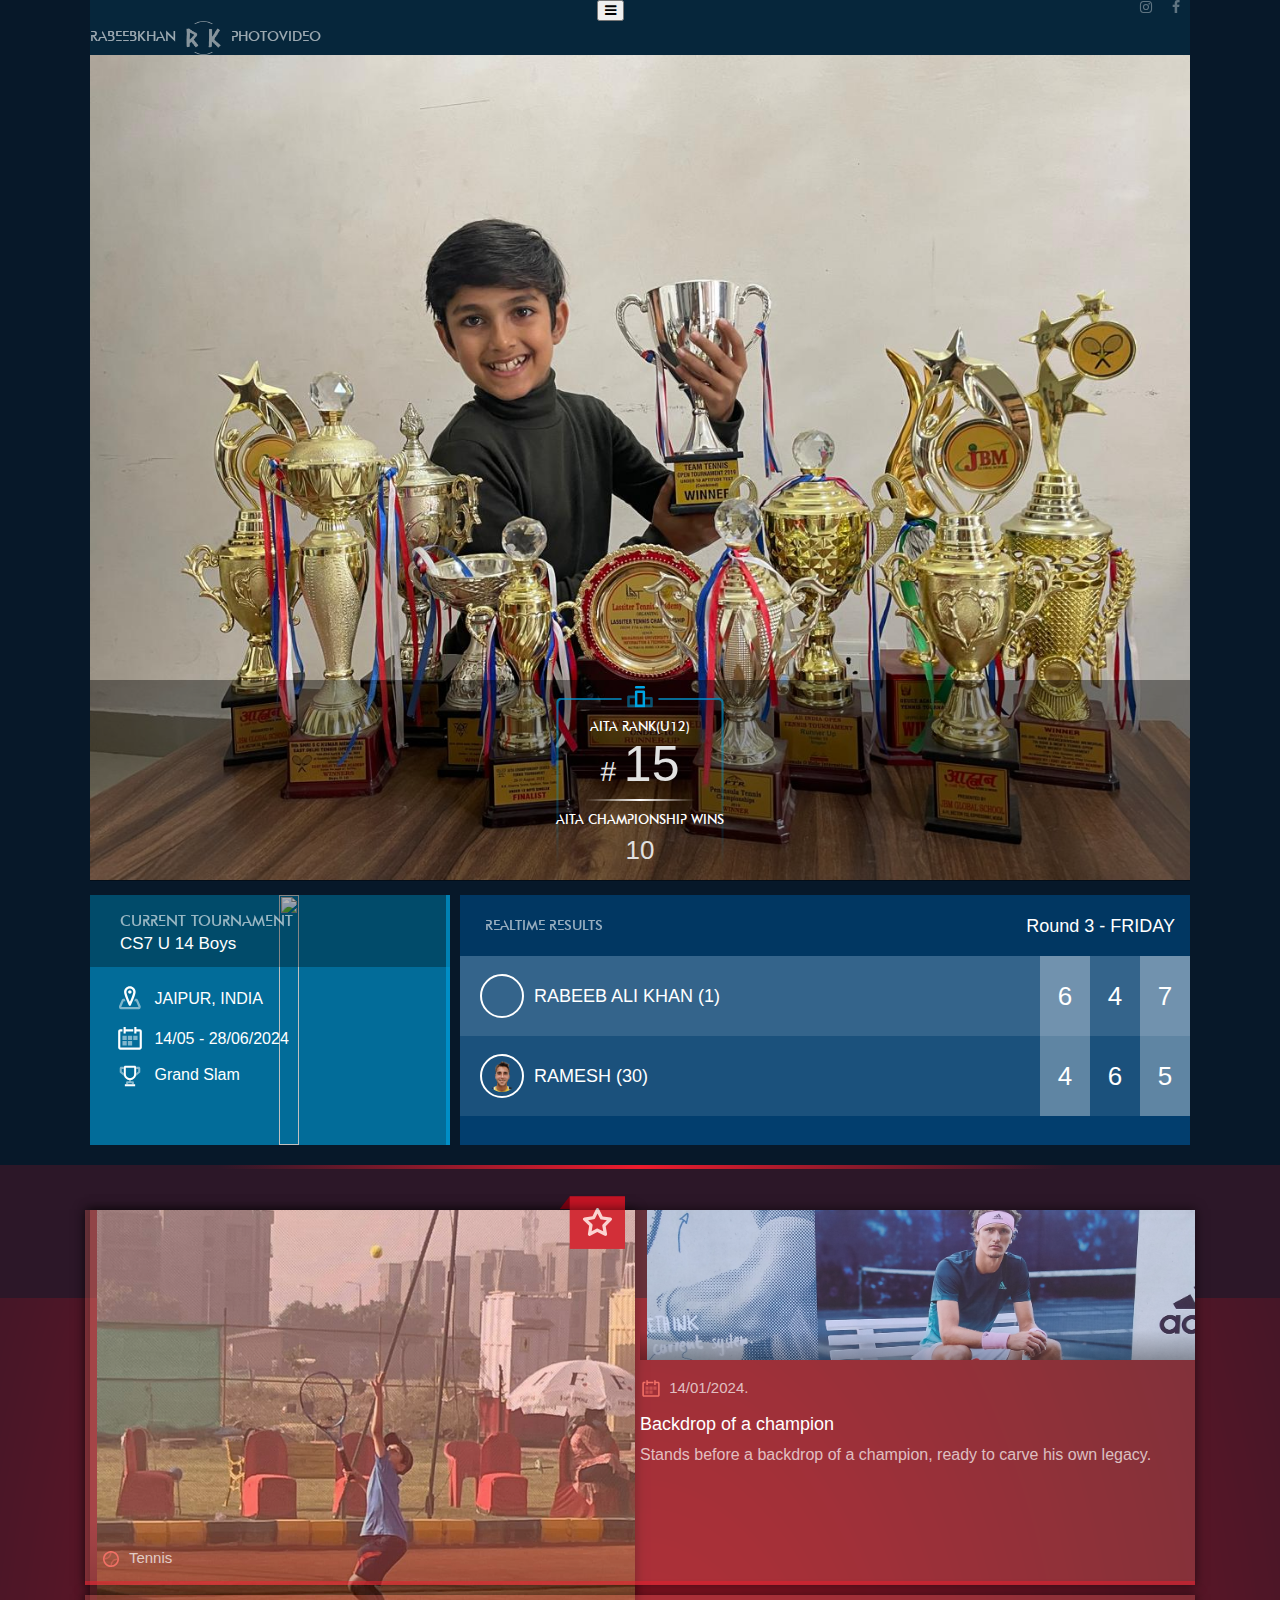
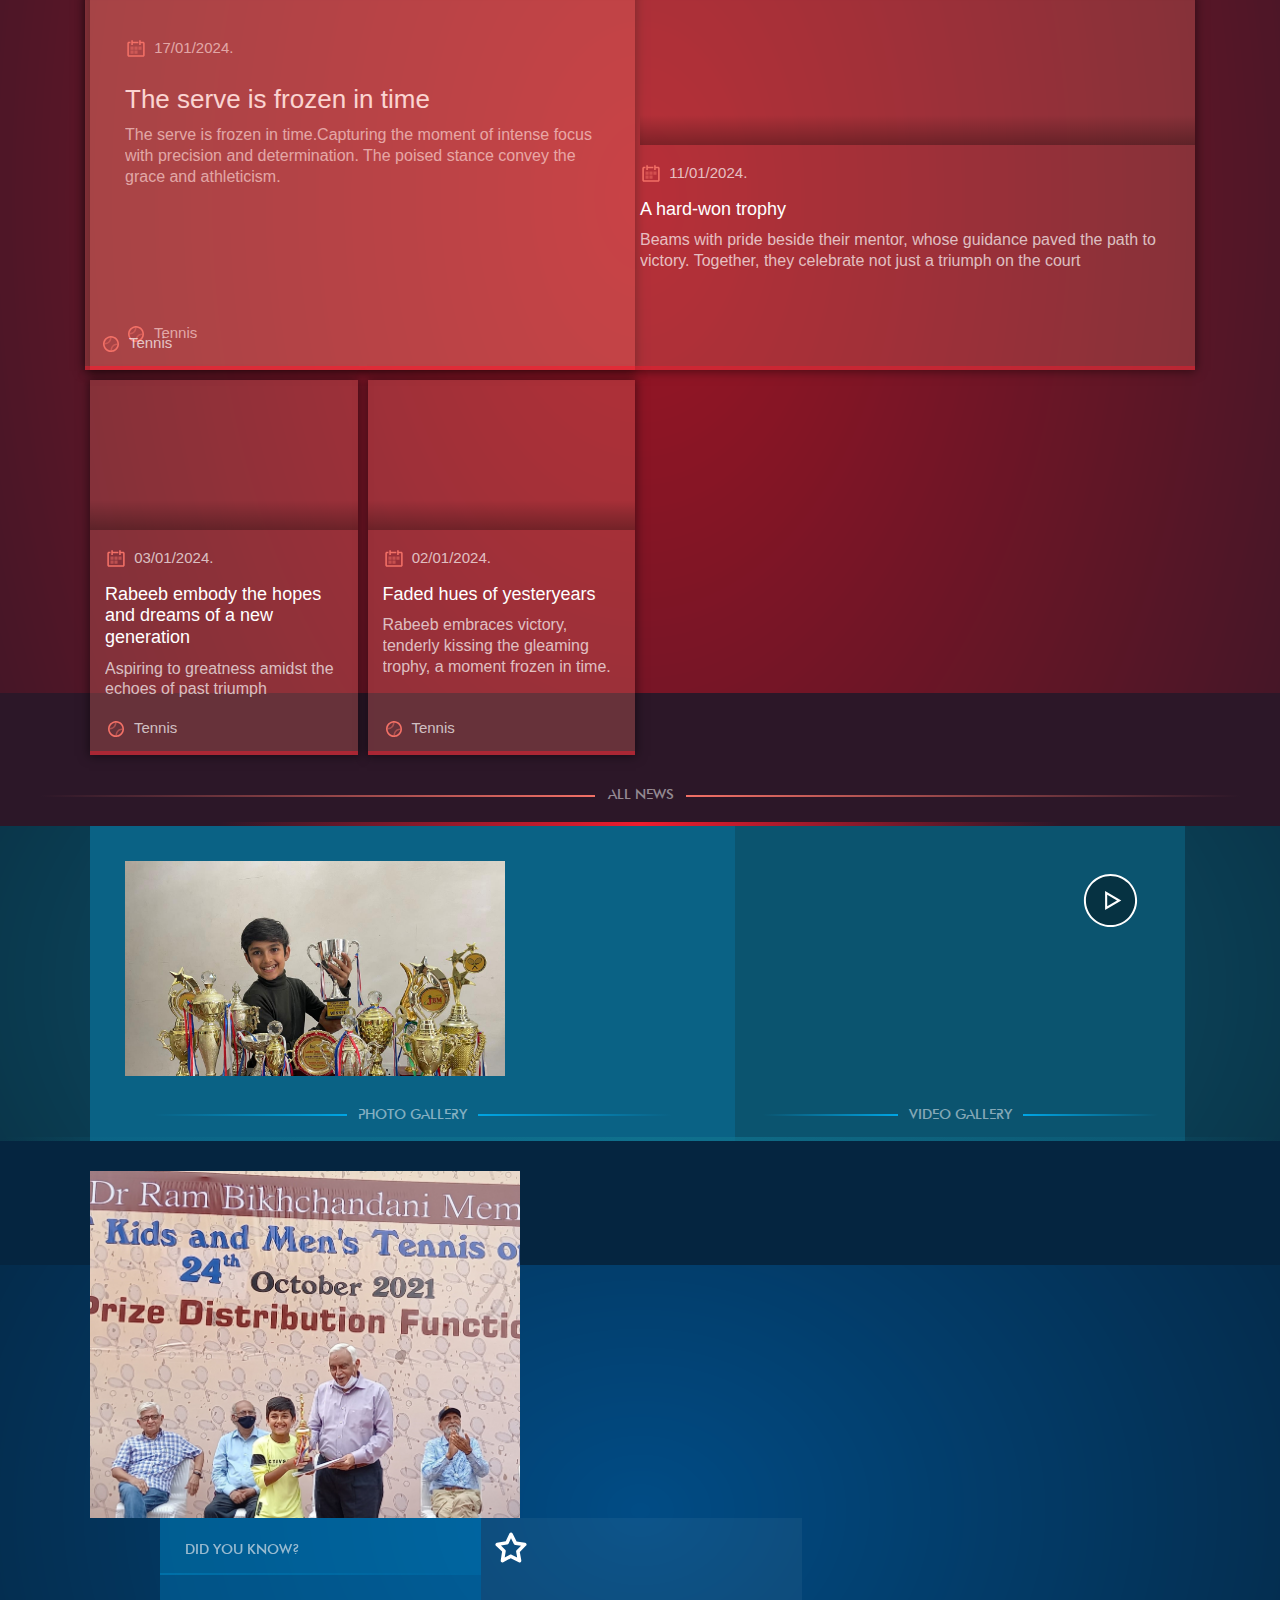
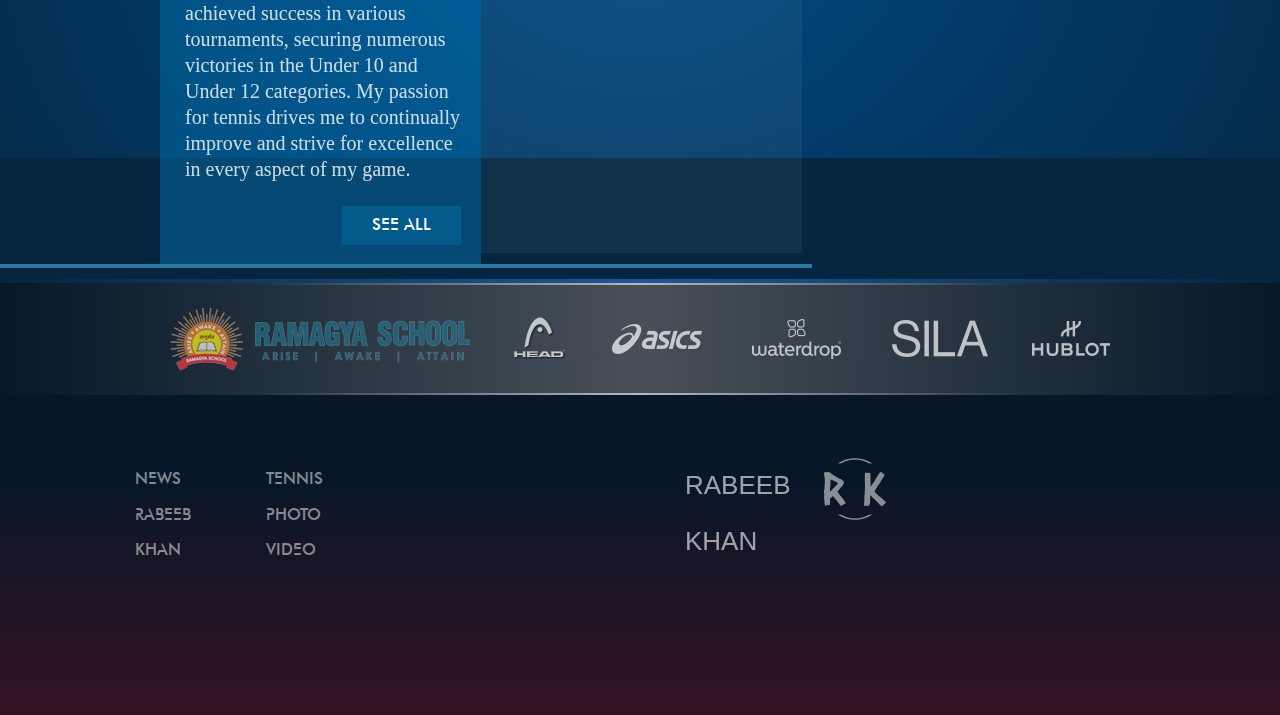
==== commit dc6d9636: "upadte" ====
--- a/index.html
+++ b/index.html
@@ -146,7 +146,7 @@
                               </span>
                               RABEEB ALI KHAN (1)
                               <div id=novak-sets class=player-sets>
-                                 <span>6</span><span>6</span><span>4</span>
+                                 <span>6</span><span>4</span><span>7</span>
                               </div>
                            </div>
                            <div class="results-player-wrap player-second">
@@ -155,7 +155,7 @@
                               </span>
                               RAMESH  (30)
                               <div id=opponent-sets class=player-sets>
-                                 <span>4</span><span>2</span><span>5</span>
+                                 <span>4</span><span>6</span><span>5</span>
                               </div>
                            </div>
                            
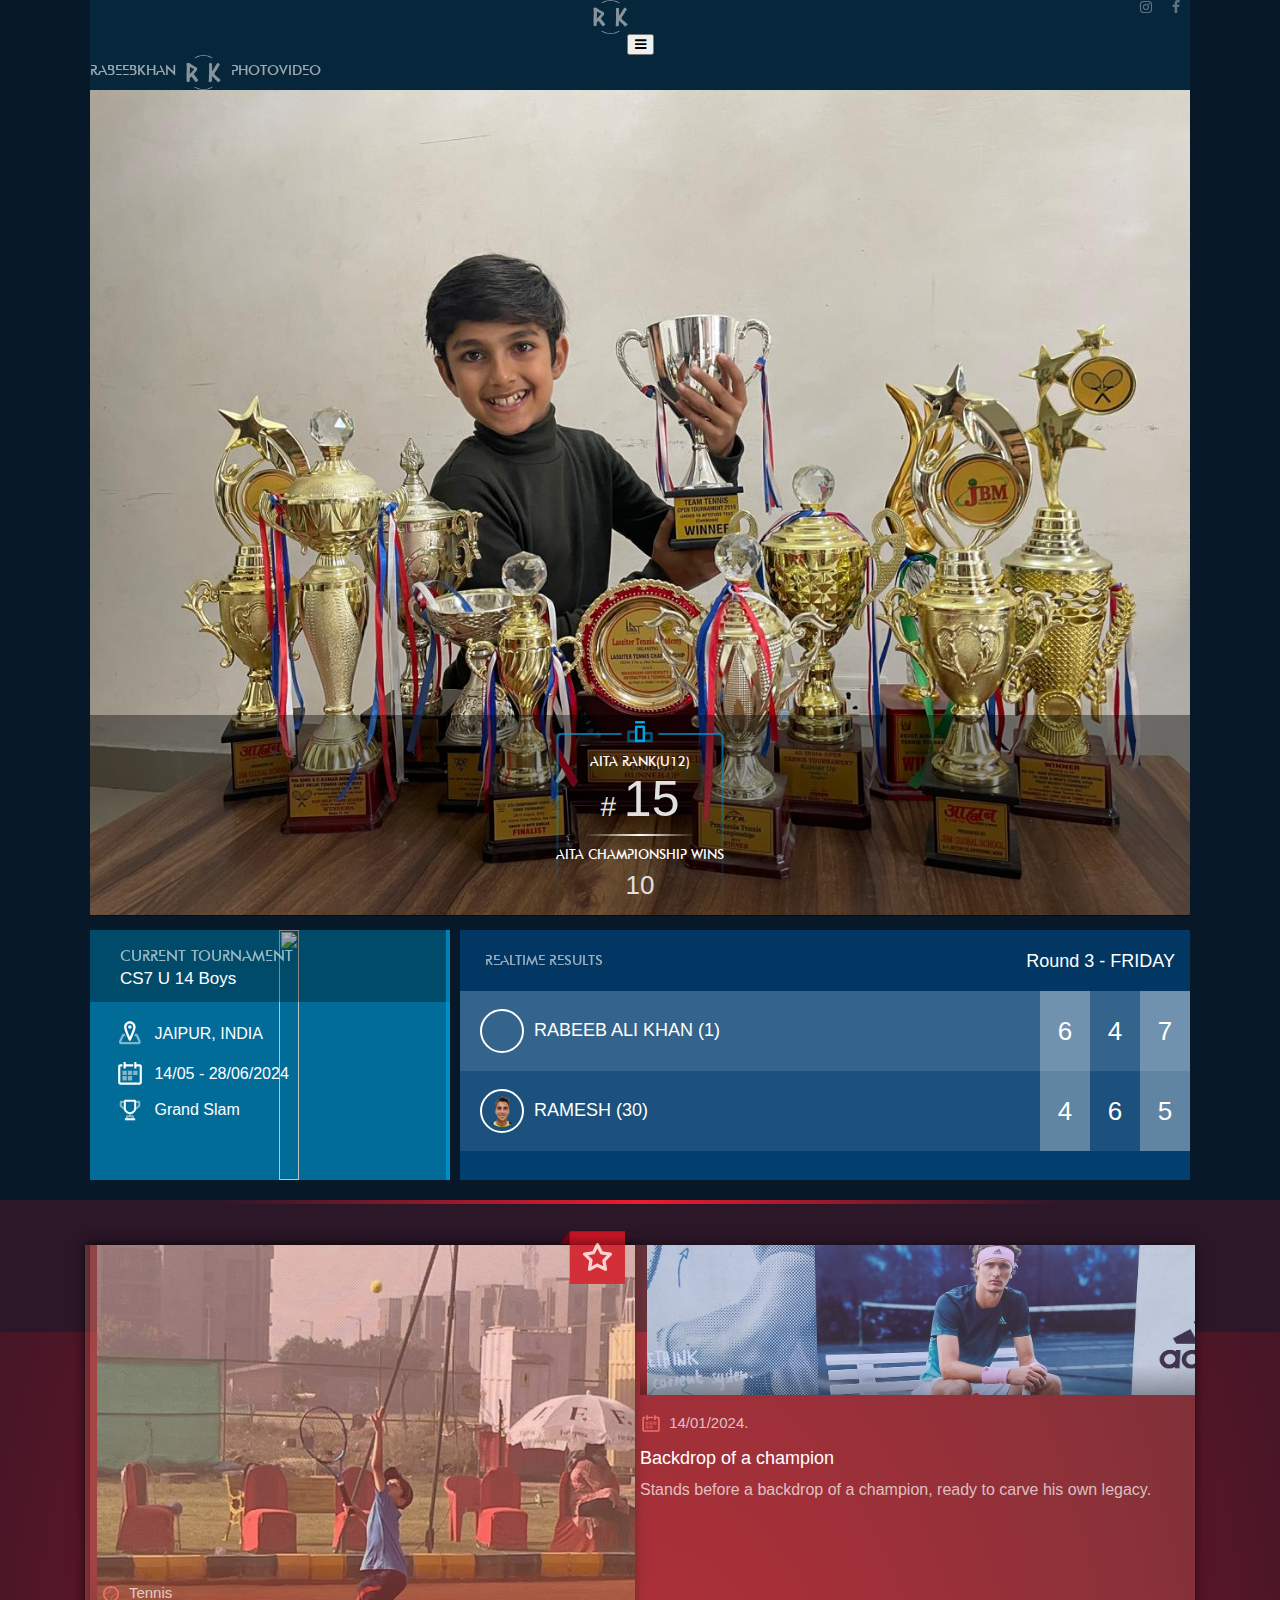
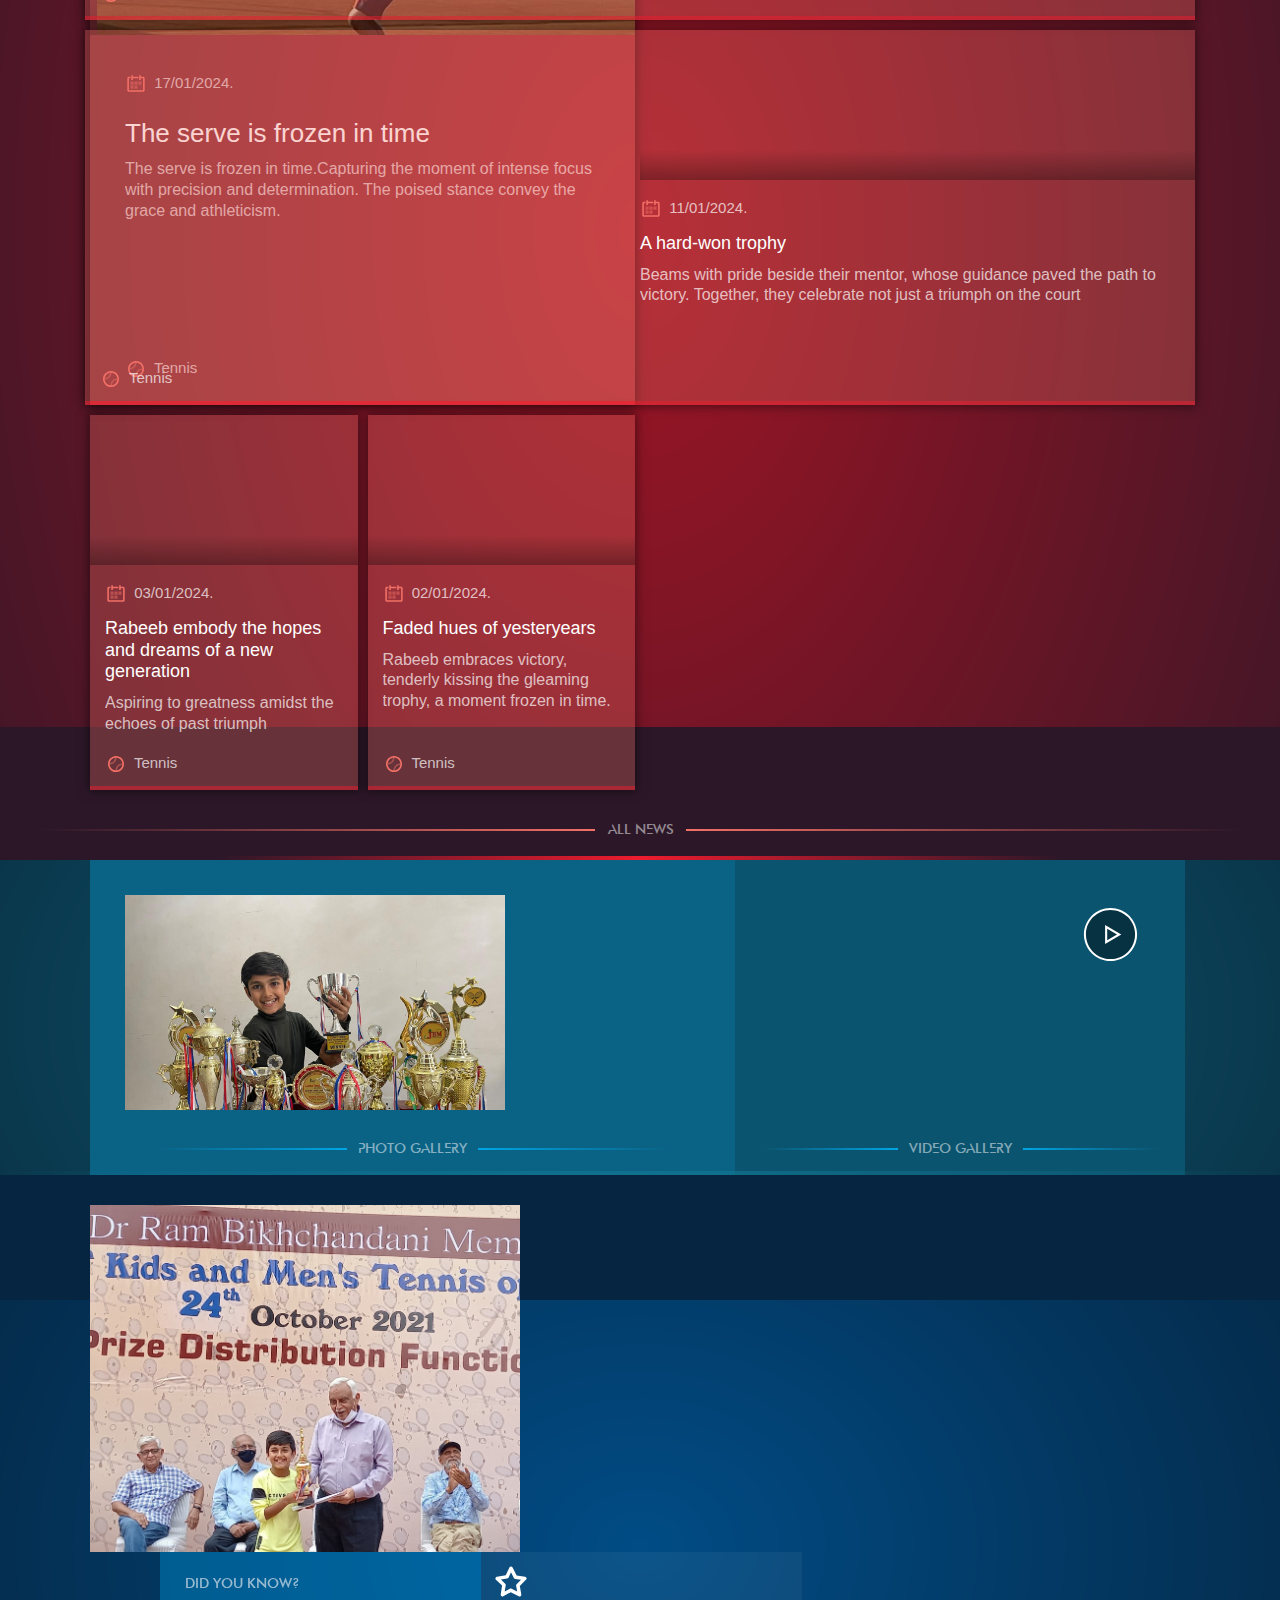
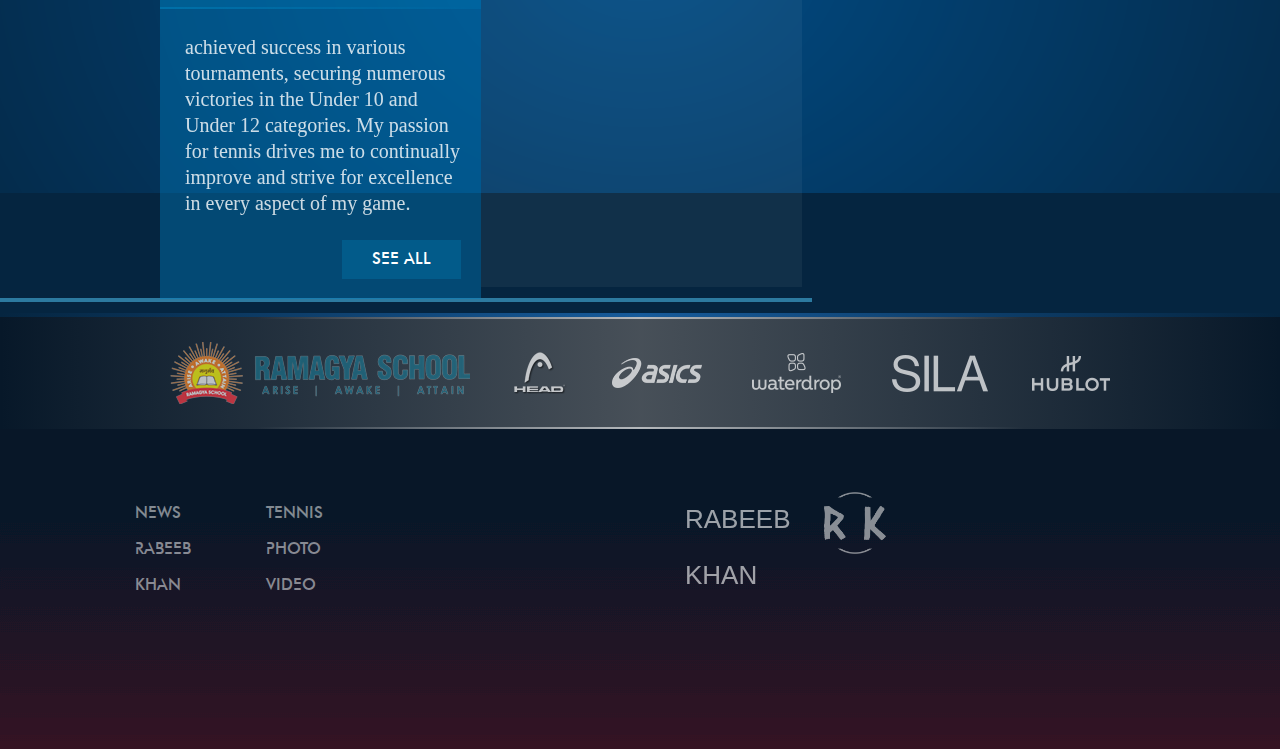
==== commit 15c09c3b: "final touch" ====
--- a/index.html
+++ b/index.html
@@ -13,28 +13,35 @@
    <body>
       <section class=mainBanner>
          <header class=header>
-            <nav class="navbar navbar-expand-lg bg-body-tertiary">
-               <div class=container id=header__inner>
-                  <ul class="ps-0 mb-0 headerIcone">
-                     <li><a href="https://www.facebook.com/profile.php?id=61555177419317&mibextid=LQQJ4d"><i class="fa fa-facebook" aria-hidden=true></i></a></li>
-                     <li><a href="https://www.instagram.com/rabeeb_khan7?utm_source=ig_web_button_share_sheet&igsh=ODdmZWVhMTFiMw=="><i class="fa fa-instagram" aria-hidden=true></i></a></li>
+         <nav class="navbar navbar-expand-lg bg-body-tertiary">
+            <div class=container id=header__inner>
+               <ul class="ps-0 mb-0 headerIcone">
+                  <li><a href="https://www.facebook.com/profile.php?id=61555177419317&mibextid=LQQJ4d"><i
+                           class="fa fa-facebook" aria-hidden=true></i></a></li>
+                  <li><a
+                        href="https://www.instagram.com/rabeeb_khan7?utm_source=ig_web_button_share_sheet&igsh=ODdmZWVhMTFiMw=="><i
+                           class="fa fa-instagram" aria-hidden=true></i></a></li>
+               </ul>
+               <a class="nav-link after_nav" href="./index.html"><img src="./images/png/logo-no-background.png" alt="Company Logo"
+                     width="55px" height="35px"></a>
+               <button class=navbar-toggler type=button data-bs-toggle=collapse data-bs-target=#navbarSupportedContent
+                  aria-controls=navbarSupportedContent aria-expanded=false aria-label="Toggle navigation">
+                  <span class="navbar-toggler-ico fa fa-bars"></span>
+               </button>
+               <div class="collapse navbar-collapse" id=navbarSupportedContent>
+                  <ul class="navbar-nav m-auto mb-2 mb-lg-0 navLink">
+                     <li class=nav-item><a class=nav-link href=#>RABEEB</a></li>
+                     <li class=nav-item><a class=nav-link href=#>KHAN</a></li>
+                     <a class="nav-link" href="./index.html"><img src="./images/png/logo-no-background.png" alt="Company Logo"
+                     width="55px" height="35px"></a>
+                     <li class=nav-item><a class=nav-link href=./photos.html>PHOTO</a></li>
+                     <li class=nav-item><a class=nav-link href=./video.html>VIDEO</a></li>
                   </ul>
-                  <button class=navbar-toggler type=button data-bs-toggle=collapse data-bs-target=#navbarSupportedContent aria-controls=navbarSupportedContent aria-expanded=false aria-label="Toggle navigation">
-                  <span class="navbar-toggler-ico fa fa-bars"></span>
-                  </button>
-                  <div class="collapse navbar-collapse" id=navbarSupportedContent>
-                     <ul class="navbar-nav m-auto mb-2 mb-lg-0 navLink">
-                        <li class=nav-item><a class=nav-link href=#>RABEEB</a></li>
-                        <li class=nav-item><a class=nav-link href=#>KHAN</a></li>
-                        <li class=nav-item><a class=nav-link href=./index.html><img src=./images/png/logo-no-background.png alt="Company Logo" width=55px height=35px></a></li>
-                        <li class=nav-item><a class=nav-link href=./photos.html>PHOTO</a></li>
-                        <li class=nav-item><a class=nav-link href=./video.html>VIDEO</a></li>
-                     </ul>
-                     
-                  </div>
-               </div>
-            </nav>
-         </header>
+
+               </div>
+            </div>
+         </nav>
+      </header>
          <div class=bannerMain>
             <section id=home-top class="container px-0">
                <div id=home-visual>
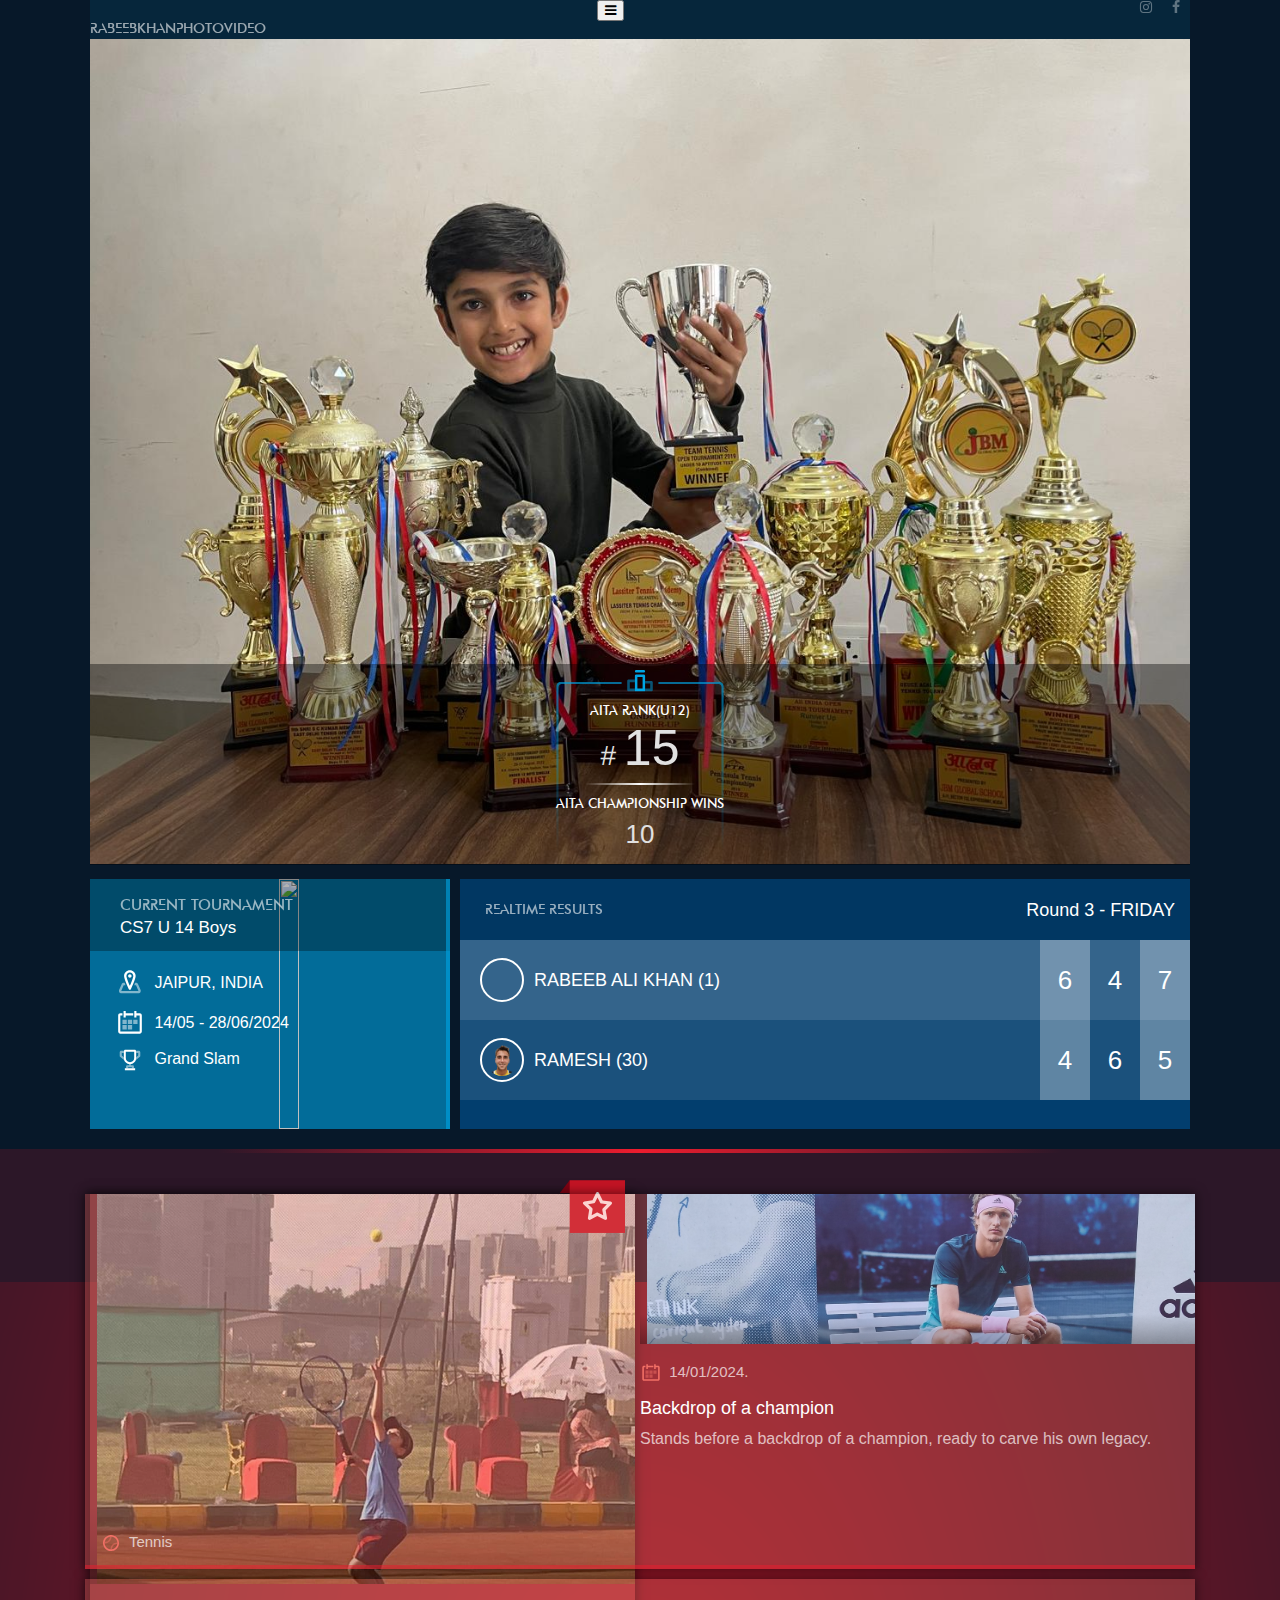
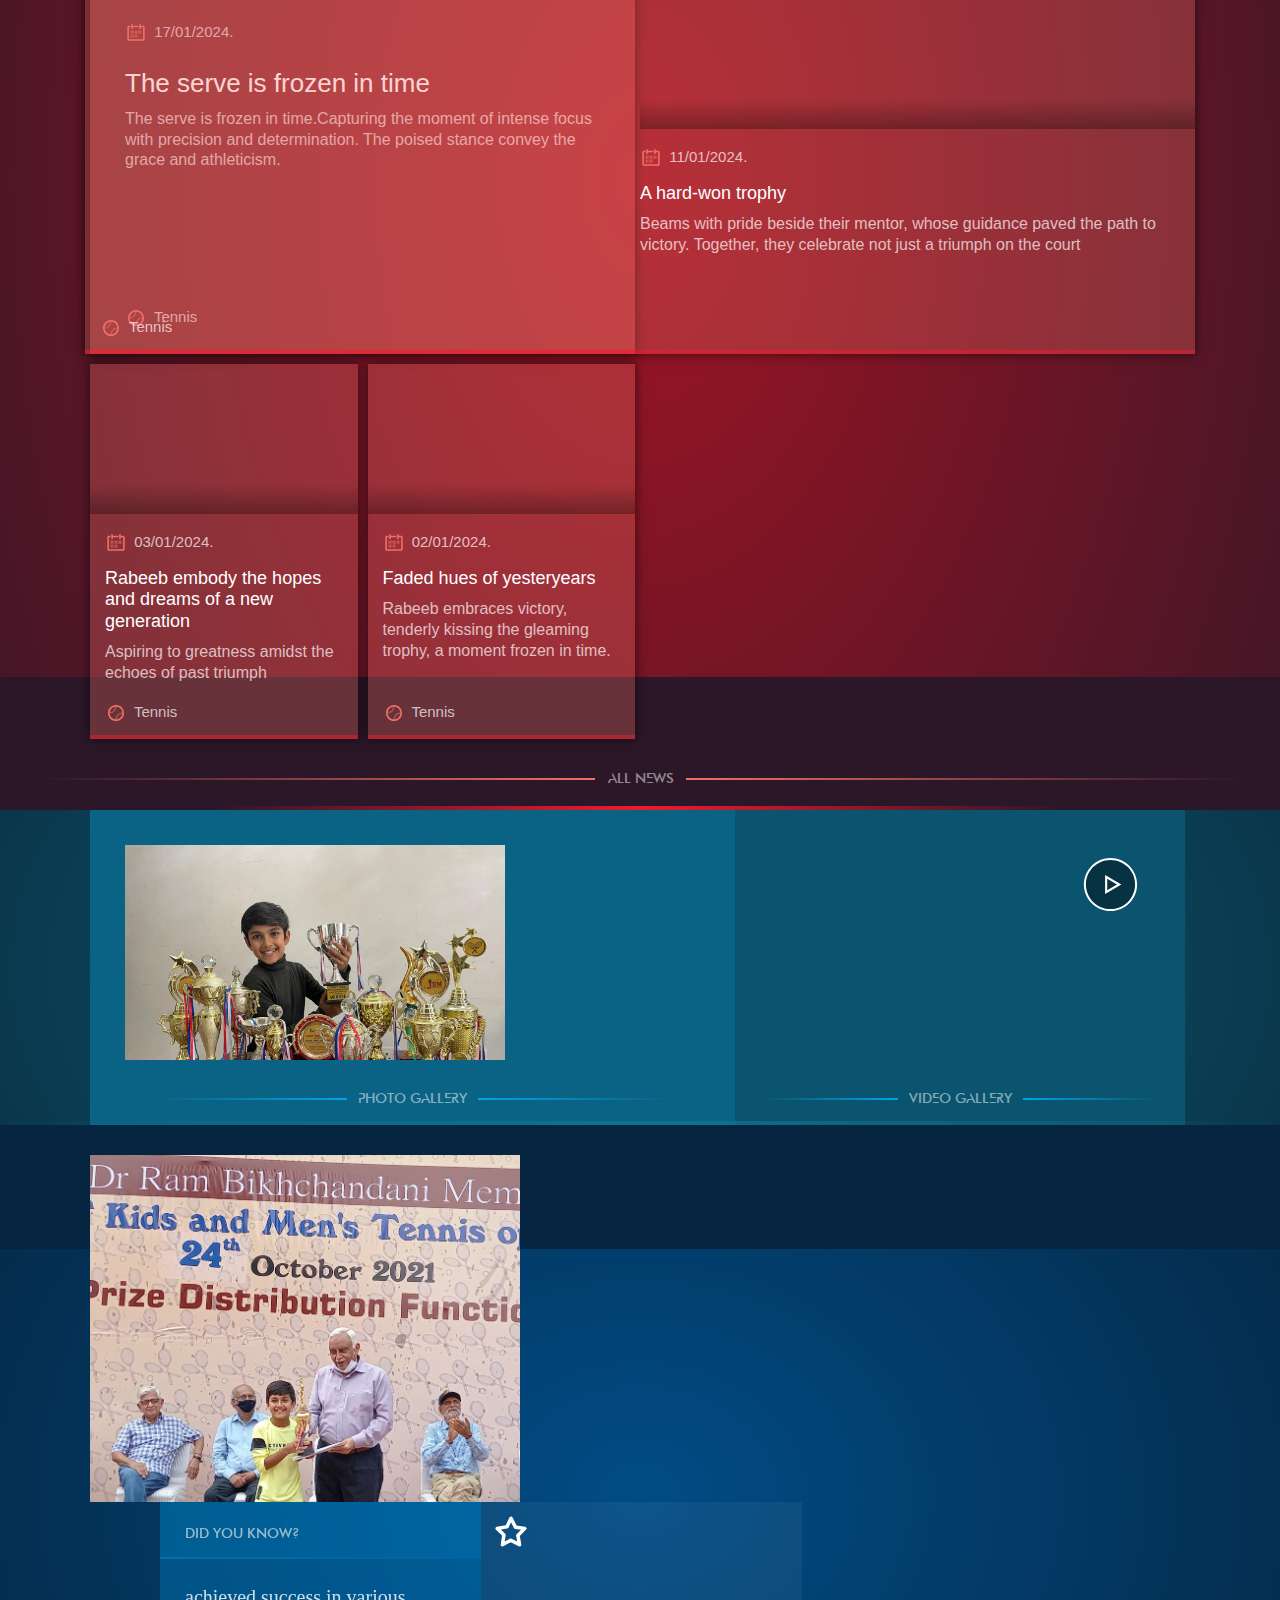
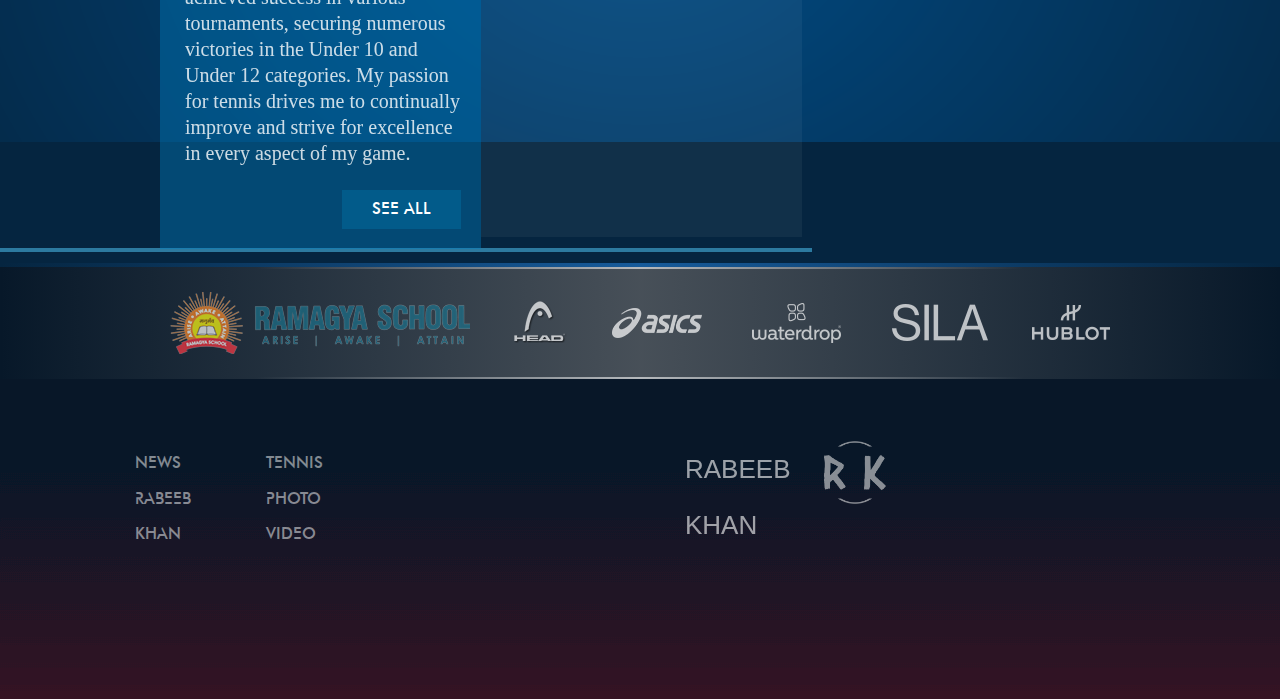
==== commit 98554937: "NewUpdated code" ====
--- a/index.html
+++ b/index.html
@@ -32,7 +32,7 @@
                   <ul class="navbar-nav m-auto mb-2 mb-lg-0 navLink">
                      <li class=nav-item><a class=nav-link href=#>RABEEB</a></li>
                      <li class=nav-item><a class=nav-link href=#>KHAN</a></li>
-                     <a class="nav-link" href="./index.html"><img src="./images/png/logo-no-background.png" alt="Company Logo"
+                     <a class="nav-link CompanyLogo" href="./index.html"><img src="./images/png/logo-no-background.png" alt="Company Logo"
                      width="55px" height="35px"></a>
                      <li class=nav-item><a class=nav-link href=./photos.html>PHOTO</a></li>
                      <li class=nav-item><a class=nav-link href=./video.html>VIDEO</a></li>
@@ -653,4 +653,4 @@
       </footer>
       <script src=https://cdn.jsdelivr.net/npm/bootstrap@5.0.2/dist/js/bootstrap.bundle.min.js integrity=sha384-MrcW6ZMFYlzcLA8Nl+NtUVF0sA7MsXsP1UyJoMp4YLEuNSfAP+JcXn/tWtIaxVXM crossorigin=anonymous></script>
    </body>
-</html>+</html>
